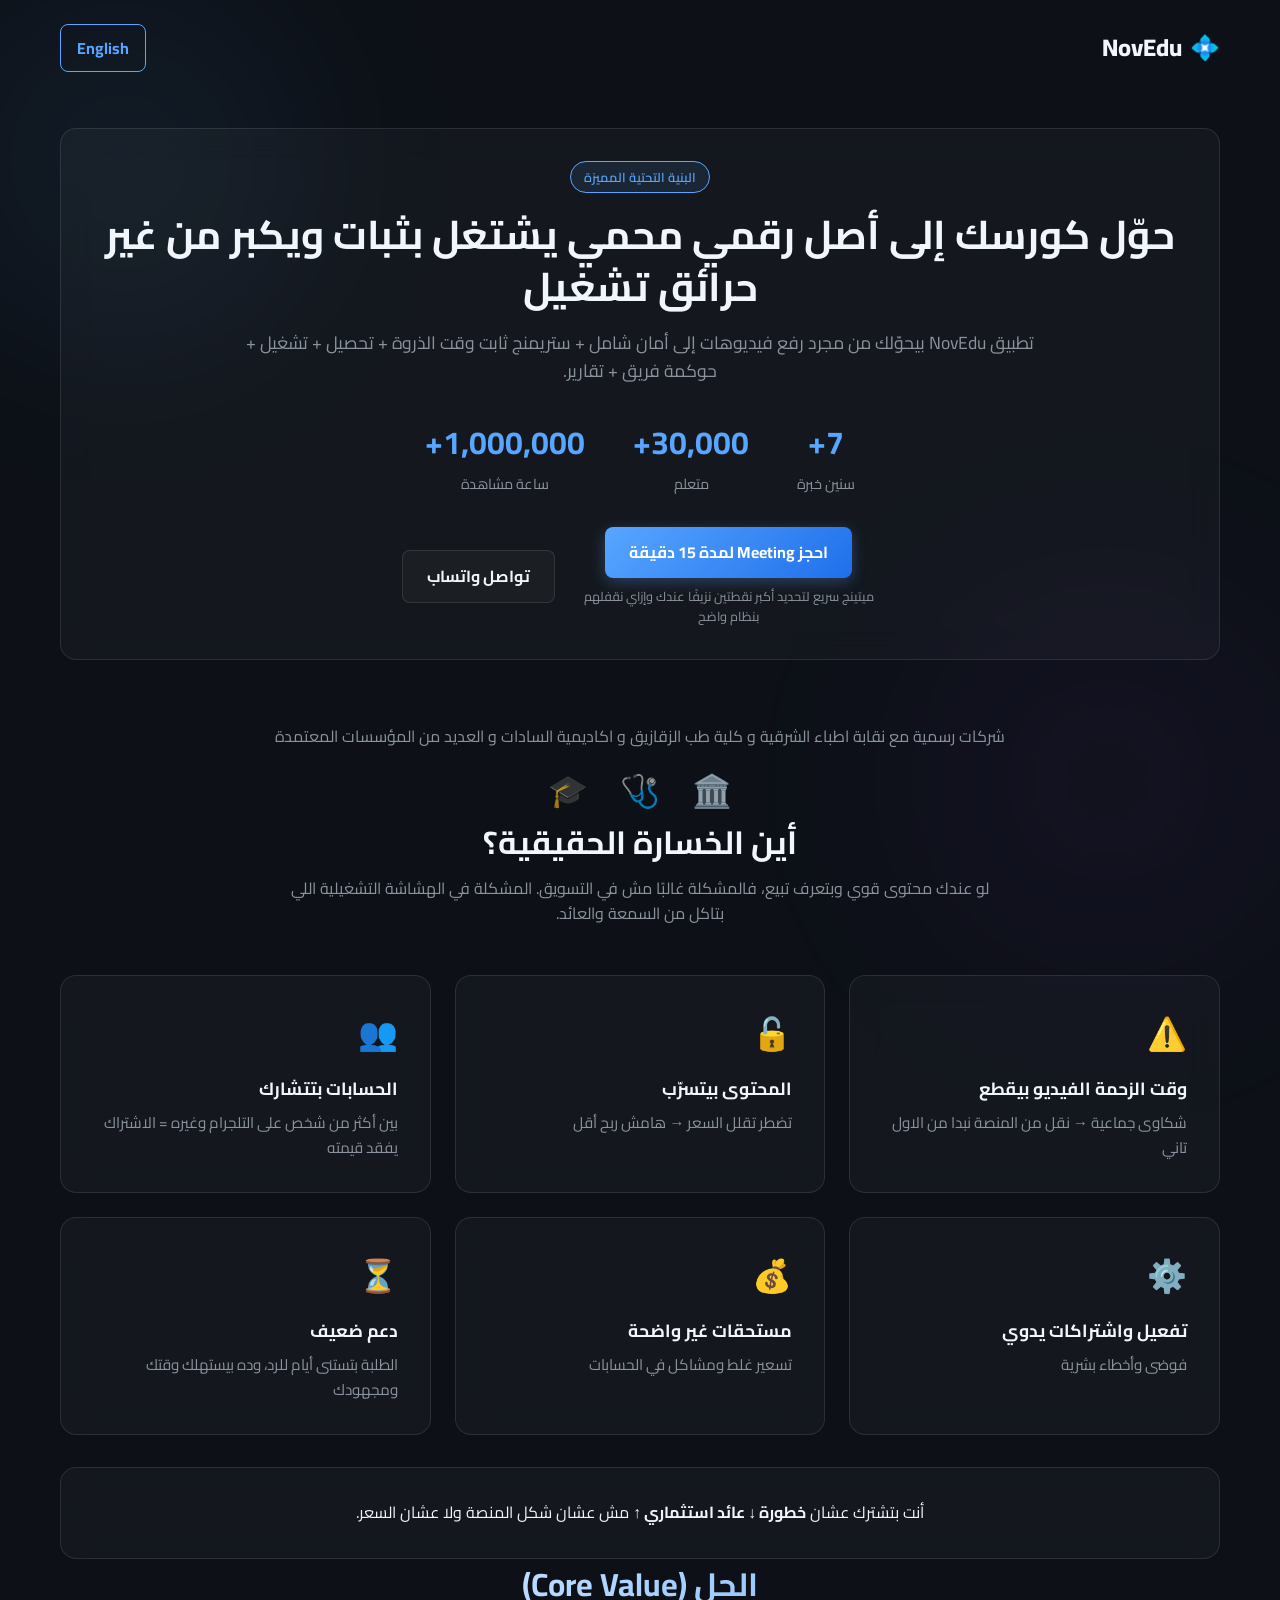
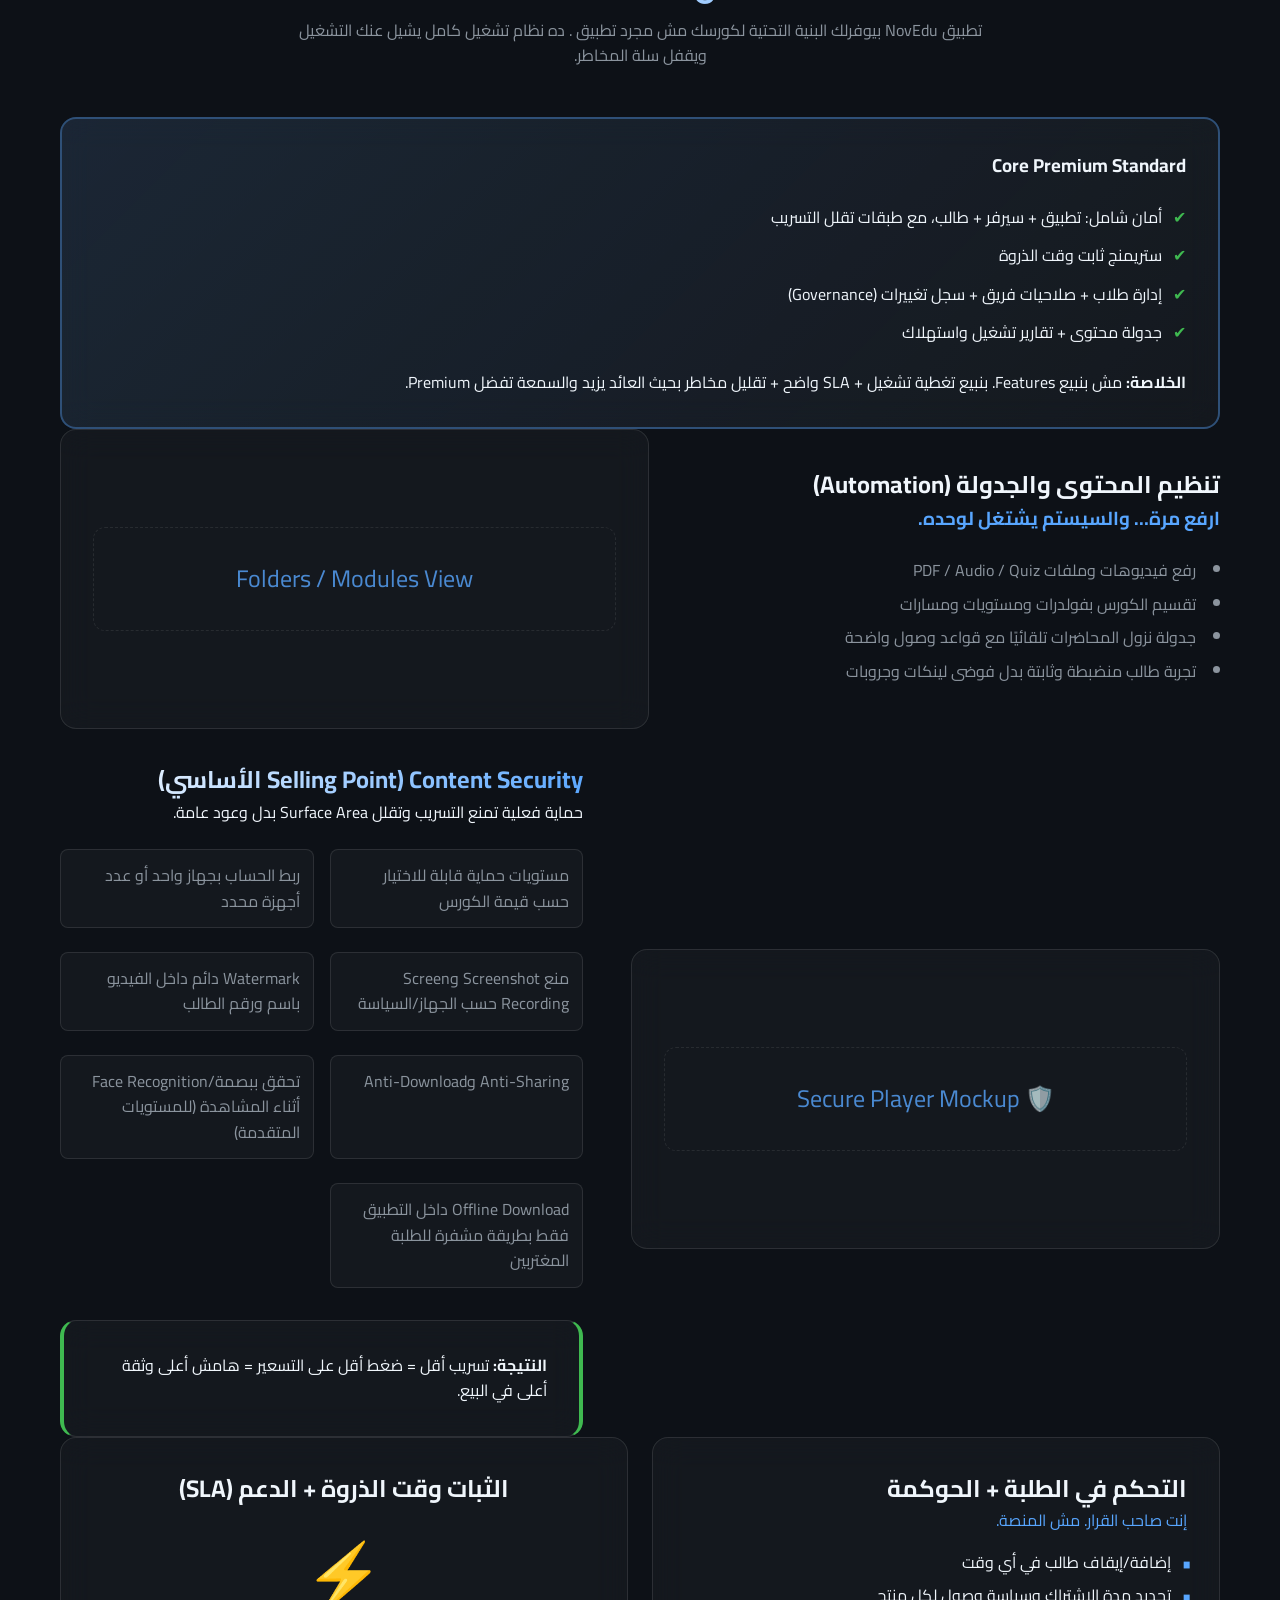
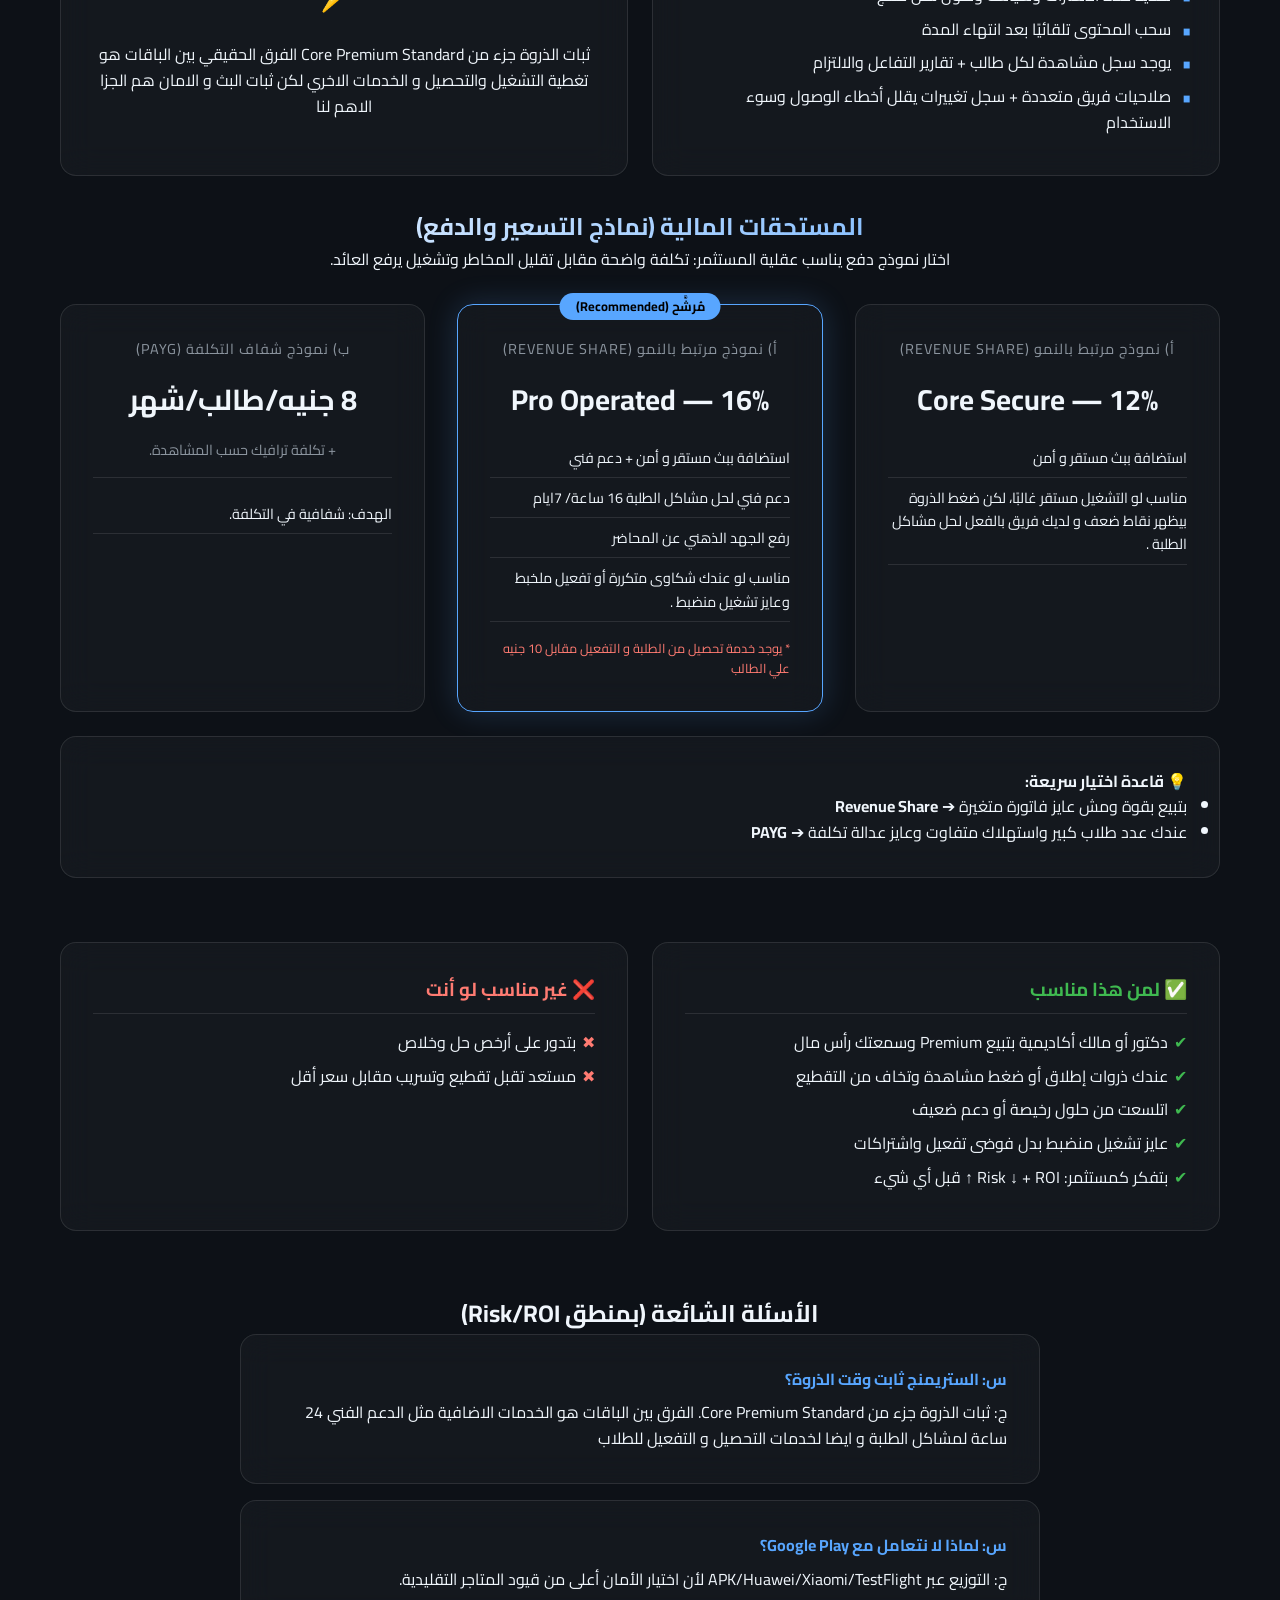
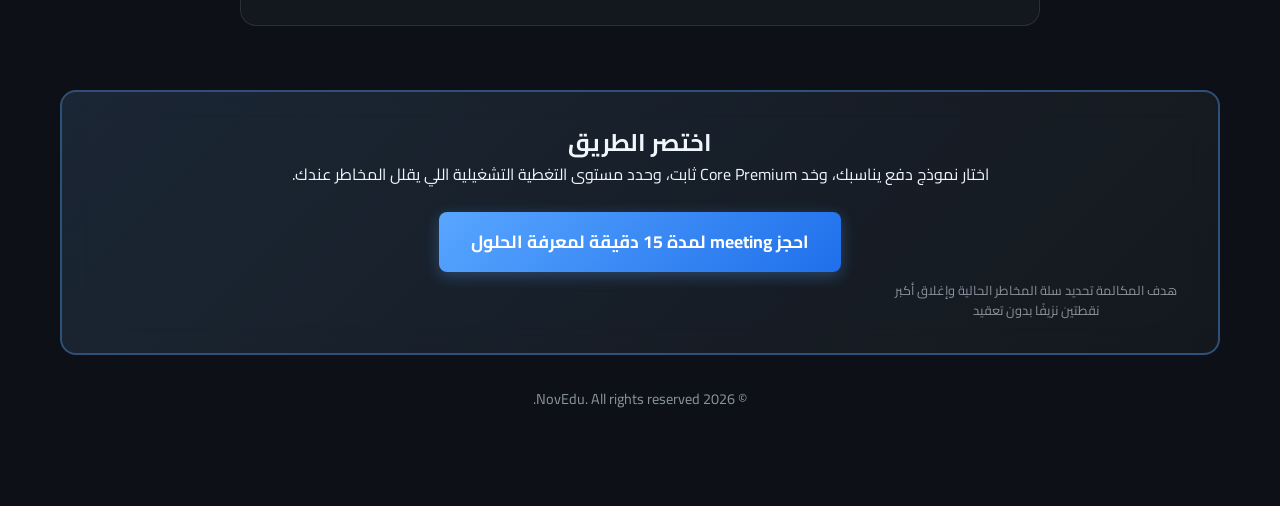
==== novedu-landing/index.html @ d71a32be "Initial commit" ====
<!DOCTYPE html>
<html lang="ar" dir="rtl">
<head>
    <meta charset="UTF-8">
    <meta name="viewport" content="width=device-width, initial-scale=1.0">
    <title>NovEdu - Premium Educational Infrastructure</title>
    <!-- Fonts: Inter (EN) and Cairo (AR) -->
    <link href="https://fonts.googleapis.com/css2?family=Cairo:wght@400;600;700;800&family=Inter:wght@400;600;700;800&display=swap" rel="stylesheet">
    <link rel="stylesheet" href="style.css">
</head>
<body>
    <!-- Background Elements -->
    <div class="bg-gradient bg-blob-1"></div>
    <div class="bg-gradient bg-blob-2"></div>
    
    <header class="navbar container">
        <div class="logo">
            <span class="logo-icon">💠</span> NovEdu
        </div>
        <div class="nav-controls">
            <button id="lang-toggle" class="btn-outline">English</button>
        </div>
    </header>

    <main>
        <!-- 1) Hero Section -->
        <section id="hero" class="container">
            <div class="hero-content glass-card">
                <span class="badge" data-i18n="hero_badge">Premium Infrastructure</span>
                <h1 data-i18n="hero_headline">حوّل كورسك إلى أصل رقمي محمي يشتغل بثبات ويكبر من غير حرائق تشغيل</h1>
                <p class="subtitle" data-i18n="hero_subheadline">تطبيق NovEdu بيحوّلك من مجرد رفع فيديوهات إلى أمان شامل + ستريمنج ثابت وقت الذروة + تحصيل + تشغيل + حوكمة فريق + تقارير.</p>
                
                <div class="trust-numbers">
                    <div class="stat">
                        <h3 data-i18n="stat_1_val">7+</h3>
                        <p data-i18n="stat_1_lbl">سنين خبرة</p>
                    </div>
                    <div class="stat">
                        <h3 data-i18n="stat_2_val">30,000+</h3>
                        <p data-i18n="stat_2_lbl">متعلم</p>
                    </div>
                    <div class="stat">
                        <h3 data-i18n="stat_3_val">1,000,000+</h3>
                        <p data-i18n="stat_3_lbl">ساعة مشاهدة</p>
                    </div>
                </div>

                <div class="cta-group">
                    <div class="primary-cta-wrap">
                        <a href="#" class="btn-primary" data-i18n="cta_primary">احجز Meeting لمدة 15 دقيقة</a>
                        <span class="cta-hint" data-i18n="cta_sub">ميتينج سريع لتحديد أكبر نقطتين نزيفًا عندك وإزاي نقفلهم بنظام واضح</span>
                    </div>
                    <a href="#" class="btn-secondary" data-i18n="cta_secondary">تواصل واتساب</a>
                </div>
            </div>
            
            <div class="partners">
                <p data-i18n="partners_title">شركات رسمية مع نقابة اطباء الشرقية و كلية طب الزقازيق و اكاديمية السادات و العديد من المؤسسات المعتمدة</p>
                <div class="partner-logos">
                    <!-- placeholders for logos -->
                    <div class="p-logo">🏛️</div>
                    <div class="p-logo">🩺</div>
                    <div class="p-logo">🎓</div>
                </div>
            </div>
        </section>

        <!-- 2) Pain Points Section -->
        <section id="pain" class="container">
            <div class="section-header">
                <h2 data-i18n="pain_title">أين الخسارة الحقيقية؟</h2>
                <p data-i18n="pain_desc">لو عندك محتوى قوي وبتعرف تبيع، فالمشكلة غالبًا مش في التسويق. المشكلة في الهشاشة التشغيلية اللي بتاكل من السمعة والعائد.</p>
            </div>
            
            <div class="grid cards-grid">
                <div class="glass-card feature-card">
                    <div class="icon-wrap warning">⚠️</div>
                    <h4 data-i18n="pain_1_title">وقت الزحمة الفيديو بيقطع</h4>
                    <p data-i18n="pain_1_desc">شكاوى جماعية → نقل من المنصة نبدا من الاول تاني</p>
                </div>
                <div class="glass-card feature-card">
                    <div class="icon-wrap warning">🔓</div>
                    <h4 data-i18n="pain_2_title">المحتوى بيتسرّب</h4>
                    <p data-i18n="pain_2_desc">تضطر تقلل السعر → هامش ربح أقل</p>
                </div>
                <div class="glass-card feature-card">
                    <div class="icon-wrap warning">👥</div>
                    <h4 data-i18n="pain_3_title">الحسابات بتتشارك</h4>
                    <p data-i18n="pain_3_desc">بين أكثر من شخص على التلجرام وغيره = الاشتراك يفقد قيمته</p>
                </div>
                <div class="glass-card feature-card">
                    <div class="icon-wrap warning">⚙️</div>
                    <h4 data-i18n="pain_4_title">تفعيل واشتراكات يدوي</h4>
                    <p data-i18n="pain_4_desc">فوضى وأخطاء بشرية</p>
                </div>
                <div class="glass-card feature-card">
                    <div class="icon-wrap warning">💰</div>
                    <h4 data-i18n="pain_5_title">مستحقات غير واضحة</h4>
                    <p data-i18n="pain_5_desc">تسعير غلط ومشاكل في الحسابات</p>
                </div>
                <div class="glass-card feature-card">
                    <div class="icon-wrap warning">⏳</div>
                    <h4 data-i18n="pain_6_title">دعم ضعيف</h4>
                    <p data-i18n="pain_6_desc">الطلبة بتستنى أيام للرد، وده بيستهلك وقتك ومجهودك</p>
                </div>
            </div>
            
            <div class="alert-box glass-card mt-4 text-center">
                <p data-i18n="pain_conclusion">أنت بتشترك عشان <strong>خطورة ↓ عائد استثماري ↑</strong> مش عشان شكل المنصة ولا عشان السعر.</p>
            </div>
        </section>

        <!-- 3) Core Value Section -->
        <section id="core-value" class="container bg-blur">
            <div class="section-header">
                <h2 class="gradient-text" data-i18n="core_title">الحل (Core Value)</h2>
                <p data-i18n="core_desc">تطبيق NovEdu بيوفرلك البنية التحتية لكورسك مش مجرد تطبيق . ده نظام تشغيل كامل يشيل عنك التشغيل ويقفل سلة المخاطر.</p>
            </div>
            
            <div class="core-standard glass-card highlight-card">
                <h3 data-i18n="core_premium">Core Premium Standard <span class="badge-inline" data-i18n="core_badge">ثابت لكل العملاء</span></h3>
                <ul class="check-list">
                    <li data-i18n="core_list_1">أمان شامل: تطبيق + سيرفر + طالب، مع طبقات تقلل التسريب</li>
                    <li data-i18n="core_list_2">ستريمنج ثابت وقت الذروة</li>
                    <li data-i18n="core_list_3">إدارة طلاب + صلاحيات فريق + سجل تغييرات (Governance)</li>
                    <li data-i18n="core_list_4">جدولة محتوى + تقارير تشغيل واستهلاك</li>
                </ul>
                <div class="summary-box mt-3" data-i18n="core_summary">
                    <strong>الخلاصة:</strong> مش بنبيع Features. بنبيع تغطية تشغيل + SLA واضح + تقليل مخاطر بحيث العائد يزيد والسمعة تفضل Premium.
                </div>
            </div>
        </section>

        <!-- 4) Automation Section -->
        <section id="automation" class="container">
            <div class="split-layout">
                <div class="split-text">
                    <h2 data-i18n="auto_title">تنظيم المحتوى والجدولة (Automation)</h2>
                    <h3 class="highlight" data-i18n="auto_subtitle">ارفع مرة… والسيستم يشتغل لوحده.</h3>
                    <ul class="feature-list">
                        <li data-i18n="auto_list_1">رفع فيديوهات وملفات PDF / Audio / Quiz</li>
                        <li data-i18n="auto_list_2">تقسيم الكورس بفولدرات ومستويات ومسارات</li>
                        <li data-i18n="auto_list_3">جدولة نزول المحاضرات تلقائيًا مع قواعد وصول واضحة</li>
                        <li data-i18n="auto_list_4">تجربة طالب منضبطة وثابتة بدل فوضى لينكات وجروبات</li>
                    </ul>
                </div>
                <div class="split-visual glass-card visual-card">
                    <div class="mockup folder-view">Folders / Modules View</div>
                </div>
            </div>
        </section>

        <!-- 5) Content Security -->
        <section id="security" class="container">
            <div class="split-layout reverse pt-4">
                <div class="split-text">
                    <h2 class="gradient-text" data-i18n="sec_title">Content Security (Selling Point الأساسي)</h2>
                    <p data-i18n="sec_desc">حماية فعلية تمنع التسريب وتقلل Surface Area بدل وعود عامة.</p>
                    <ul class="feature-list grid-list">
                        <li data-i18n="sec_list_1">مستويات حماية قابلة للاختيار حسب قيمة الكورس</li>
                        <li data-i18n="sec_list_2">ربط الحساب بجهاز واحد أو عدد أجهزة محدد</li>
                        <li data-i18n="sec_list_3">منع Screenshot وScreen Recording حسب الجهاز/السياسة</li>
                        <li data-i18n="sec_list_4">Watermark دائم داخل الفيديو باسم ورقم الطالب</li>
                        <li data-i18n="sec_list_5">Anti-Sharing وAnti-Download</li>
                        <li data-i18n="sec_list_6">تحقق ببصمة/Face Recognition أثناء المشاهدة (للمستويات المتقدمة)</li>
                        <li data-i18n="sec_list_7">Offline Download داخل التطبيق فقط بطريقة مشفرة للطلبة المغتربين</li>
                    </ul>
                    <div class="alert-success glass-card mt-3">
                        <strong data-i18n="sec_result">النتيجة:</strong> <span data-i18n="sec_result_text">تسريب أقل = ضغط أقل على التسعير = هامش أعلى وثقة أعلى في البيع.</span>
                    </div>
                </div>
                <div class="split-visual glass-card visual-card">
                    <div class="mockup security-shield">🛡️ Secure Player Mockup</div>
                </div>
            </div>
        </section>

        <!-- 6 & 7) Governance & SLA -->
        <section id="gov-sla" class="container">
            <div class="grid cards-grid-2">
                <div class="glass-card">
                    <h2 data-i18n="gov_title">التحكم في الطلبة + الحوكمة</h2>
                    <p class="highlight" data-i18n="gov_subtitle">إنت صاحب القرار. مش المنصة.</p>
                    <ul class="circle-list">
                        <li data-i18n="gov_list_1">إضافة/إيقاف طالب في أي وقت</li>
                        <li data-i18n="gov_list_2">تحديد مدة الاشتراك وسياسة وصول لكل منتج</li>
                        <li data-i18n="gov_list_3">سحب المحتوى تلقائيًا بعد انتهاء المدة</li>
                        <li data-i18n="gov_list_4">يوجد سجل مشاهدة لكل طالب + تقارير التفاعل والالتزام</li>
                        <li data-i18n="gov_list_5">صلاحيات فريق متعددة + سجل تغييرات يقلل أخطاء الوصول وسوء الاستخدام</li>
                    </ul>
                </div>
                <div class="glass-card sla-card">
                    <h2 data-i18n="sla_title">الثبات وقت الذروة + الدعم (SLA)</h2>
                    <div class="sla-icon">⚡</div>
                    <p data-i18n="sla_desc">ثبات الذروة جزء من Core Premium Standard الفرق الحقيقي بين الباقات هو تغطية التشغيل والتحصيل و الخدمات الاخري لكن ثبات البث و الامان هم الجزا الاهم لنا</p>
                </div>
            </div>
        </section>

        <!-- 8) Pricing Models -->
        <section id="pricing" class="container text-center pt-4">
            <h2 class="gradient-text" data-i18n="price_title">المستحقات المالية (نماذج التسعير والدفع)</h2>
            <p data-i18n="price_desc">اختار نموذج دفع يناسب عقلية المستثمر: تكلفة واضحة مقابل تقليل المخاطر وتشغيل يرفع العائد.</p>

            <div class="pricing-grid mt-4">
                <!-- Rev Share -->
                <div class="glass-card price-plan">
                    <span class="plan-type" data-i18n="plan_1_type">أ) نموذج مرتبط بالنمو (Revenue Share)</span>
                    <h3 data-i18n="plan_1_name">12% — Core Secure</h3>
                    <ul class="plan-features">
                        <li data-i18n="plan_1_f1">استضافة ببث مستقر و أمن</li>
                        <li data-i18n="plan_1_f2">مناسب لو التشغيل مستقر غالبًا، لكن ضغط الذروة بيظهر نقاط ضعف و لديك فريق بالفعل لحل مشاكل الطلبة .</li>
                    </ul>
                </div>
                
                <div class="glass-card price-plan recommended">
                    <div class="ribbon" data-i18n="ribbon_rec">Recommended</div>
                    <span class="plan-type" data-i18n="plan_2_type">أ) نموذج مرتبط بالنمو (Revenue Share)</span>
                    <h3 data-i18n="plan_2_name">16% — Pro Operated</h3>
                    <ul class="plan-features">
                        <li data-i18n="plan_2_f1">استضافة ببث مستقر و أمن + دعم فني</li>
                        <li data-i18n="plan_2_f2">دعم فني لحل مشاكل الطلبة 16 ساعة/ 7ايام</li>
                        <li data-i18n="plan_2_f3">رفع الجهد الذهني عن المحاضر</li>
                        <li data-i18n="plan_2_f4">مناسب لو عندك شكاوى متكررة أو تفعيل ملخبط وعايز تشغيل منضبط .</li>
                    </ul>
                    <div class="addon" data-i18n="addon_text">* يوجد خدمة تحصيل من الطلبة و التفعيل مقابل 10 جنيه علي الطالب</div>
                </div>

                <!-- PAYG -->
                <div class="glass-card price-plan">
                    <span class="plan-type" data-i18n="plan_3_type">ب) نموذج شفاف التكلفة (PAYG)</span>
                    <h3 data-i18n="plan_3_name">8 جنيه/طالب/شهر</h3>
                    <p class="traffic-addon" data-i18n="plan_3_addon">+ تكلفة ترافيك حسب المشاهدة.</p>
                    <ul class="plan-features border-t pt-2">
                        <li data-i18n="plan_3_obj">الهدف: شفافية في التكلفة.</li>
                    </ul>
                </div>
            </div>

            <div class="decision-box glass-card mt-3 text-left rtl-text-right">
                <h4 data-i18n="dec_title">💡 قاعدة اختيار سريعة:</h4>
                <ul>
                    <li data-i18n="dec_1">بتبيع بقوة ومش عايز فاتورة متغيرة ➔ <strong>Revenue Share</strong></li>
                    <li data-i18n="dec_2">عندك عدد طلاب كبير واستهلاك متفاوت وعايز عدالة تكلفة ➔ <strong>PAYG</strong></li>
                </ul>
            </div>
        </section>

        <!-- Target Audience Section -->
        <section class="container mt-5 mb-5">
            <div class="grid cards-grid-2">
                <div class="glass-card target-card good-fit">
                    <h3 data-i18n="target_good">✅ لمن هذا مناسب</h3>
                    <ul>
                        <li data-i18n="tg_1">دكتور أو مالك أكاديمية بتبيع Premium وسمعتك رأس مال</li>
                        <li data-i18n="tg_2">عندك ذروات إطلاق أو ضغط مشاهدة وتخاف من التقطيع</li>
                        <li data-i18n="tg_3">اتلسعت من حلول رخيصة أو دعم ضعيف</li>
                        <li data-i18n="tg_4">عايز تشغيل منضبط بدل فوضى تفعيل واشتراكات</li>
                        <li data-i18n="tg_5">بتفكر كمستثمر: Risk ↓ + ROI ↑ قبل أي شيء</li>
                    </ul>
                </div>
                <div class="glass-card target-card bad-fit">
                    <h3 data-i18n="target_bad">❌ غير مناسب لو أنت</h3>
                    <ul>
                        <li data-i18n="tb_1">بتدور على أرخص حل وخلاص</li>
                        <li data-i18n="tb_2">مستعد تقبل تقطيع وتسريب مقابل سعر أقل</li>
                    </ul>
                </div>
            </div>
        </section>

        <!-- FAQ Section -->
        <section id="faq" class="container">
            <h2 class="text-center" data-i18n="faq_title">الأسئلة الشائعة (بمنطق Risk/ROI)</h2>
            <div class="faq-list mt-3">
                <div class="faq-item glass-card mb-2">
                    <h4 data-i18n="faq_1_q">س: الستريمنج ثابت وقت الذروة؟</h4>
                    <p data-i18n="faq_1_a">ج: ثبات الذروة جزء من Core Premium Standard. الفرق بين الباقات هو الخدمات الاضافية مثل الدعم الفني 24 ساعة لمشاكل الطلبة و ايضا لخدمات التحصيل و التفعيل للطلاب</p>
                </div>
                <div class="faq-item glass-card">
                    <h4 data-i18n="faq_2_q">س: لماذا لا نتعامل مع Google Play؟</h4>
                    <p data-i18n="faq_2_a">ج: التوزيع عبر APK/Huawei/Xiaomi/TestFlight لأن اختيار الأمان أعلى من قيود المتاجر التقليدية.</p>
                </div>
            </div>
        </section>
    </main>

    <!-- Final CTA Footer -->
    <footer class="footer-cta container text-center mt-5 mb-5">
        <div class="glass-card highlight-card p-5">
            <h2 data-i18n="footer_title">اختصر الطريق</h2>
            <p class="mb-3" data-i18n="footer_desc">اختار نموذج دفع يناسبك، وخد Core Premium ثابت، وحدد مستوى التغطية التشغيلية اللي يقلل المخاطر عندك.</p>
            <div class="cta-wrap">
                <a href="#" class="btn-primary large-btn" data-i18n="cta_final">احجز meeting لمدة 15 دقيقة لمعرفة الحلول</a>
                <p class="cta-hint mt-2" data-i18n="cta_final_sub">هدف المكالمة تحديد سلة المخاطر الحالية وإغلاق أكبر نقطتين نزيفًا بدون تعقيد</p>
            </div>
        </div>
        <p class="copyright">© 2026 NovEdu. All rights reserved.</p>
    </footer>

    <script src="translations.js"></script>
    <script src="script.js"></script>
</body>
</html>
---- novedu-landing/style.css ----
/* Variables & Setup */
:root {
  --bg-color: #0d1117;
  --bg-color-rgb: 13, 17, 23;
  --text-main: #f0f6fc;
  --text-muted: #8b949e;
  
  --primary: #58a6ff;
  --primary-hover: #3182ce;
  --secondary: #1f6feb;
  --accent: #ff7b72;   /* Warn/Attention */
  --success: #3fb950;
  --glass-bg: rgba(255, 255, 255, 0.03);
  --glass-border: rgba(255, 255, 255, 0.1);
  --glass-highlight: rgba(88, 166, 255, 0.1);

  --font-ar: 'Cairo', sans-serif;
  --font-en: 'Inter', sans-serif;
}

html[lang="ar"] {
  font-family: var(--font-ar);
  direction: rtl;
}

html[lang="en"] {
  font-family: var(--font-en);
  direction: ltr;
}

* {
  margin: 0;
  padding: 0;
  box-sizing: border-box;
}

body {
  background-color: var(--bg-color);
  color: var(--text-main);
  line-height: 1.6;
  overflow-x: hidden;
  position: relative;
}

/* Background Gradients / Blobs */
.bg-gradient {
  position: fixed;
  border-radius: 50%;
  filter: blur(100px);
  z-index: -1;
  opacity: 0.4;
  animation: float 20s infinite ease-in-out;
}

.bg-blob-1 {
  width: 500px;
  height: 500px;
  background: radial-gradient(circle, #58a6ff4d 0%, transparent 70%);
  top: -10%;
  left: -10%;
}

.bg-blob-2 {
  width: 600px;
  height: 600px;
  background: radial-gradient(circle, #8a2be233 0%, transparent 70%);
  bottom: -20%;
  right: -10%;
  animation-delay: -10s;
}

@keyframes float {
  0%, 100% { transform: translateY(0) scale(1); }
  50% { transform: translateY(50px) scale(1.05); }
}

/* Layout Utilities */
.container {
  max-width: 1200px;
  margin: 0 auto;
  padding: 0 20px;
}

.mt-2 { margin-top: 1rem; }
.mt-3 { margin-top: 1.5rem; }
.mt-4 { margin-top: 2rem; }
.mt-5 { margin-top: 4rem; }
.mb-2 { margin-bottom: 1rem; }
.mb-3 { margin-bottom: 1.5rem; }
.mb-5 { margin-bottom: 4rem; }
.pt-2 { padding-top: 1rem; }
.pt-4 { padding-top: 2rem; }
.p-5 { padding: 3rem; }
.text-center { text-align: center; }
.text-left { text-align: left; }

html[lang="ar"] .rtl-text-right { text-align: right; }
html[lang="en"] .rtl-text-right { text-align: left; }

.border-t { border-top: 1px solid var(--glass-border); }

.grid {
  display: grid;
  gap: 1.5rem;
}

.cards-grid { grid-template-columns: repeat(auto-fit, minmax(300px, 1fr)); }
.cards-grid-2 { grid-template-columns: repeat(auto-fit, minmax(400px, 1fr)); }

/* Glassmorphism Components */
.glass-card {
  background: var(--glass-bg);
  backdrop-filter: blur(16px);
  -webkit-backdrop-filter: blur(16px);
  border: 1px solid var(--glass-border);
  border-radius: 16px;
  padding: 2rem;
  transition: transform 0.3s ease, border-color 0.3s ease, box-shadow 0.3s ease;
}

.glass-card:hover {
  transform: translateY(-5px);
  border-color: rgba(255,255,255,0.2);
  box-shadow: 0 10px 30px rgba(0,0,0,0.5);
}

/* Buttons */
.btn-primary, .btn-secondary, .btn-outline {
  display: inline-block;
  padding: 0.8rem 1.5rem;
  border-radius: 8px;
  text-decoration: none;
  font-weight: 700;
  transition: all 0.3s ease;
  cursor: pointer;
  border: none;
  font-family: inherit;
  font-size: 1rem;
}

.btn-primary {
  background: linear-gradient(135deg, var(--primary), var(--secondary));
  color: #fff;
  box-shadow: 0 4px 15px rgba(88, 166, 255, 0.3);
}

.btn-primary:hover {
  box-shadow: 0 6px 20px rgba(88, 166, 255, 0.6);
  transform: translateY(-2px);
}

.btn-secondary {
  background: var(--glass-bg);
  border: 1px solid var(--glass-border);
  color: var(--text-main);
}
.btn-secondary:hover {
  background: rgba(255, 255, 255, 0.1);
}

.btn-outline {
  background: transparent;
  border: 1px solid var(--primary);
  color: var(--primary);
  padding: 0.5rem 1rem;
}
.btn-outline:hover {
  background: var(--primary);
  color: #fff;
}

.large-btn { padding: 1rem 2rem; font-size: 1.1rem; }


/* Typography */
.gradient-text {
  background: linear-gradient(135deg, #fff, var(--primary));
  -webkit-background-clip: text;
  -webkit-text-fill-color: transparent;
}

.badge {
  display: inline-block;
  padding: 0.3rem 0.8rem;
  background: var(--glass-highlight);
  border: 1px solid var(--primary);
  color: var(--primary);
  border-radius: 20px;
  font-size: 0.8rem;
  font-weight: 600;
  margin-bottom: 1rem;
}

.badge-inline {
  font-size: 0.7rem;
  padding: 0.2rem 0.5rem;
  background: var(--accent);
  color: #000;
  border-radius: 12px;
  vertical-align: middle;
  margin: 0 8px;
}

.highlight {
  color: var(--primary);
}

/* Navbar */
.navbar {
  display: flex;
  justify-content: space-between;
  align-items: center;
  padding: 1.5rem 20px;
}

.logo {
  font-size: 1.5rem;
  font-weight: 800;
  display: flex;
  align-items: center;
  gap: 0.5rem;
}

/* Hero */
#hero {
  margin-top: 2rem;
  text-align: center;
}

.hero-content h1 {
  font-size: 2.5rem;
  line-height: 1.3;
  margin-bottom: 1rem;
}

.hero-content .subtitle {
  font-size: 1.1rem;
  color: var(--text-muted);
  max-width: 800px;
  margin: 0 auto 2rem;
}

.trust-numbers {
  display: flex;
  justify-content: center;
  gap: 3rem;
  margin-bottom: 2rem;
  flex-wrap: wrap;
}

.trust-numbers .stat h3 {
  font-size: 2rem;
  color: var(--primary);
  margin-bottom: 0.2rem;
}
.trust-numbers .stat p {
  color: var(--text-muted);
  font-size: 0.9rem;
}

.cta-group {
  display: flex;
  align-items: center;
  justify-content: center;
  gap: 1.5rem;
  flex-wrap: wrap;
}

.primary-cta-wrap {
  display: flex;
  flex-direction: column;
  align-items: center;
}

.cta-hint {
  font-size: 0.8rem;
  color: var(--text-muted);
  margin-top: 0.5rem;
  max-width: 300px;
  display: block;
}

/* Partners */
.partners {
  margin-top: 4rem;
  text-align: center;
  color: var(--text-muted);
}
.partner-logos {
  display: flex;
  justify-content: center;
  gap: 2rem;
  margin-top: 1rem;
  font-size: 2rem;
  opacity: 0.7;
}

/* Sections */
main section {
  padding: 4rem 0;
}

.section-header {
  text-align: center;
  margin-bottom: 3rem;
}

.section-header h2 {
  font-size: 2rem;
  margin-bottom: 0.5rem;
}
.section-header p {
  color: var(--text-muted);
  max-width: 700px;
  margin: 0 auto;
}

/* Feature Cards (Pain Points) */
.icon-wrap {
  font-size: 2rem;
  margin-bottom: 1rem;
}

.feature-card h4 {
  margin-bottom: 0.5rem;
  font-size: 1.1rem;
}

.feature-card p {
  color: var(--text-muted);
  font-size: 0.95rem;
}

/* Core Value */
.highlight-card {
  position: relative;
  overflow: hidden;
  border-width: 2px;
  border-color: rgba(88, 166, 255, 0.4);
}
.highlight-card::before {
  content: "";
  position: absolute;
  top: 0; left: 0; right: 0; bottom: 0;
  background: linear-gradient(135deg, rgba(88, 166, 255, 0.1), transparent);
  z-index: -1;
}

.check-list {
  list-style: none;
  margin-top: 1.5rem;
}
.check-list li {
  position: relative;
  padding-right: 1.5rem;
  padding-left: 1.5rem;
  margin-bottom: 0.8rem;
}
html[lang="ar"] .check-list li::before {
  content: "✔";
  color: var(--success);
  position: absolute;
  right: 0; top: 0;
}
html[lang="en"] .check-list li::before {
  content: "✔";
  color: var(--success);
  position: absolute;
  left: 0; top: 0;
}

/* Split Layouts */
.split-layout {
  display: flex;
  align-items: center;
  gap: 3rem;
  flex-wrap: wrap;
}

.split-layout.reverse {
  flex-direction: row-reverse;
}

.split-text {
  flex: 1;
  min-width: 300px;
}

.split-visual {
  flex: 1;
  min-width: 300px;
  min-height: 300px;
  display: flex;
  align-items: center;
  justify-content: center;
}

.mockup {
  font-size: 1.5rem;
  color: var(--primary);
  opacity: 0.8;
  padding: 2rem;
  border: 1px dashed var(--glass-border);
  border-radius: 12px;
  width: 100%;
  text-align: center;
}

.feature-list {
  margin-top: 1.5rem;
  list-style-position: inside;
  color: var(--text-muted);
}
.feature-list li { margin-bottom: 0.5rem;}
.grid-list {
  display: grid;
  grid-template-columns: 1fr 1fr;
  gap: 1rem;
  list-style: none;
}
.grid-list li {
  background: var(--glass-bg);
  padding: 0.8rem;
  border-radius: 8px;
  border: 1px solid var(--glass-border);
}

.alert-success {
  border-left: 4px solid var(--success);
  border-right: 4px solid var(--success);
}

/* Governance & SLA */
.circle-list {
  list-style: none;
  margin-top: 1rem;
}
.circle-list li {
  margin-bottom: 0.5rem;
  padding: 0 1rem;
  position: relative;
}
.circle-list li::before {
  content: "•";
  color: var(--primary);
  font-size: 1.5rem;
  position: absolute;
  top: -6px;
}
html[lang="ar"] .circle-list li::before { right: -5px; }
html[lang="en"] .circle-list li::before { left: -5px; }

.sla-card { text-align: center; }
.sla-icon { font-size: 4rem; margin: 1rem 0; color: var(--primary); }

/* Pricing */
.pricing-grid {
  display: grid;
  grid-template-columns: repeat(auto-fit, minmax(300px, 1fr));
  gap: 2rem;
  align-items: stretch;
}

.price-plan {
  position: relative;
  display: flex;
  flex-direction: column;
}

.price-plan h3 { font-size: 1.8rem; margin: 1rem 0; }
.plan-type { font-size: 0.9rem; color: var(--text-muted); text-transform: uppercase; letter-spacing: 1px;}
.plan-features { list-style: none; flex: 1; text-align: left;}
html[lang="ar"] .plan-features { text-align: right; }
.plan-features li { padding: 0.5rem 0; border-bottom: 1px solid var(--glass-border); font-size: 0.9rem;}

.price-plan.recommended {
  border-color: var(--primary);
  transform: scale(1.05);
  box-shadow: 0 0 30px rgba(88, 166, 255, 0.2);
}
.ribbon {
  position: absolute;
  top: -12px;
  left: 50%;
  transform: translateX(-50%);
  background: var(--primary);
  color: #000;
  padding: 0.2rem 1rem;
  border-radius: 20px;
  font-size: 0.8rem;
  font-weight: bold;
}

.addon { font-size: 0.8rem; color: var(--accent); margin-top: 1rem; text-align: left;}
html[lang="ar"] .addon { text-align: right; }
.traffic-addon { font-size: 0.9rem; color: var(--text-muted); margin-bottom: 1rem;}

/* Target Audience */
.good-fit h3 { color: var(--success); border-bottom: 1px solid var(--glass-border); padding-bottom: 0.5rem; margin-bottom: 1rem;}
.bad-fit h3 { color: var(--accent); border-bottom: 1px solid var(--glass-border); padding-bottom: 0.5rem; margin-bottom: 1rem;}
.target-card ul { list-style: none; }
.target-card li { margin-bottom: 0.5rem; position: relative; padding: 0 1.2rem;}

html[lang="ar"] .good-fit li::before { content: "✔"; position: absolute; right: 0; color: var(--success); }
html[lang="en"] .good-fit li::before { content: "✔"; position: absolute; left: 0; color: var(--success); }

html[lang="ar"] .bad-fit li::before { content: "✖"; position: absolute; right: 0; color: var(--accent); }
html[lang="en"] .bad-fit li::before { content: "✖"; position: absolute; left: 0; color: var(--accent); }

/* FAQ */
.faq-list { max-width: 800px; margin: 0 auto; }
.faq-item h4 { margin-bottom: 0.5rem; color: var(--primary); }

/* Footer */
.footer-cta {
  padding-bottom: 2rem;
}
.copyright {
  margin-top: 2rem;
  color: var(--text-muted);
  font-size: 0.9rem;
}

/* Responsive Tweaks */
@media (max-width: 768px) {
  .hero-content h1 { font-size: 1.8rem; }
  .grid-list { grid-template-columns: 1fr; }
  .split-layout.reverse { flex-direction: column; }
  .price-plan.recommended { transform: scale(1); }
  .trust-numbers { gap: 1.5rem; }
  .cta-group { flex-direction: column; }
}
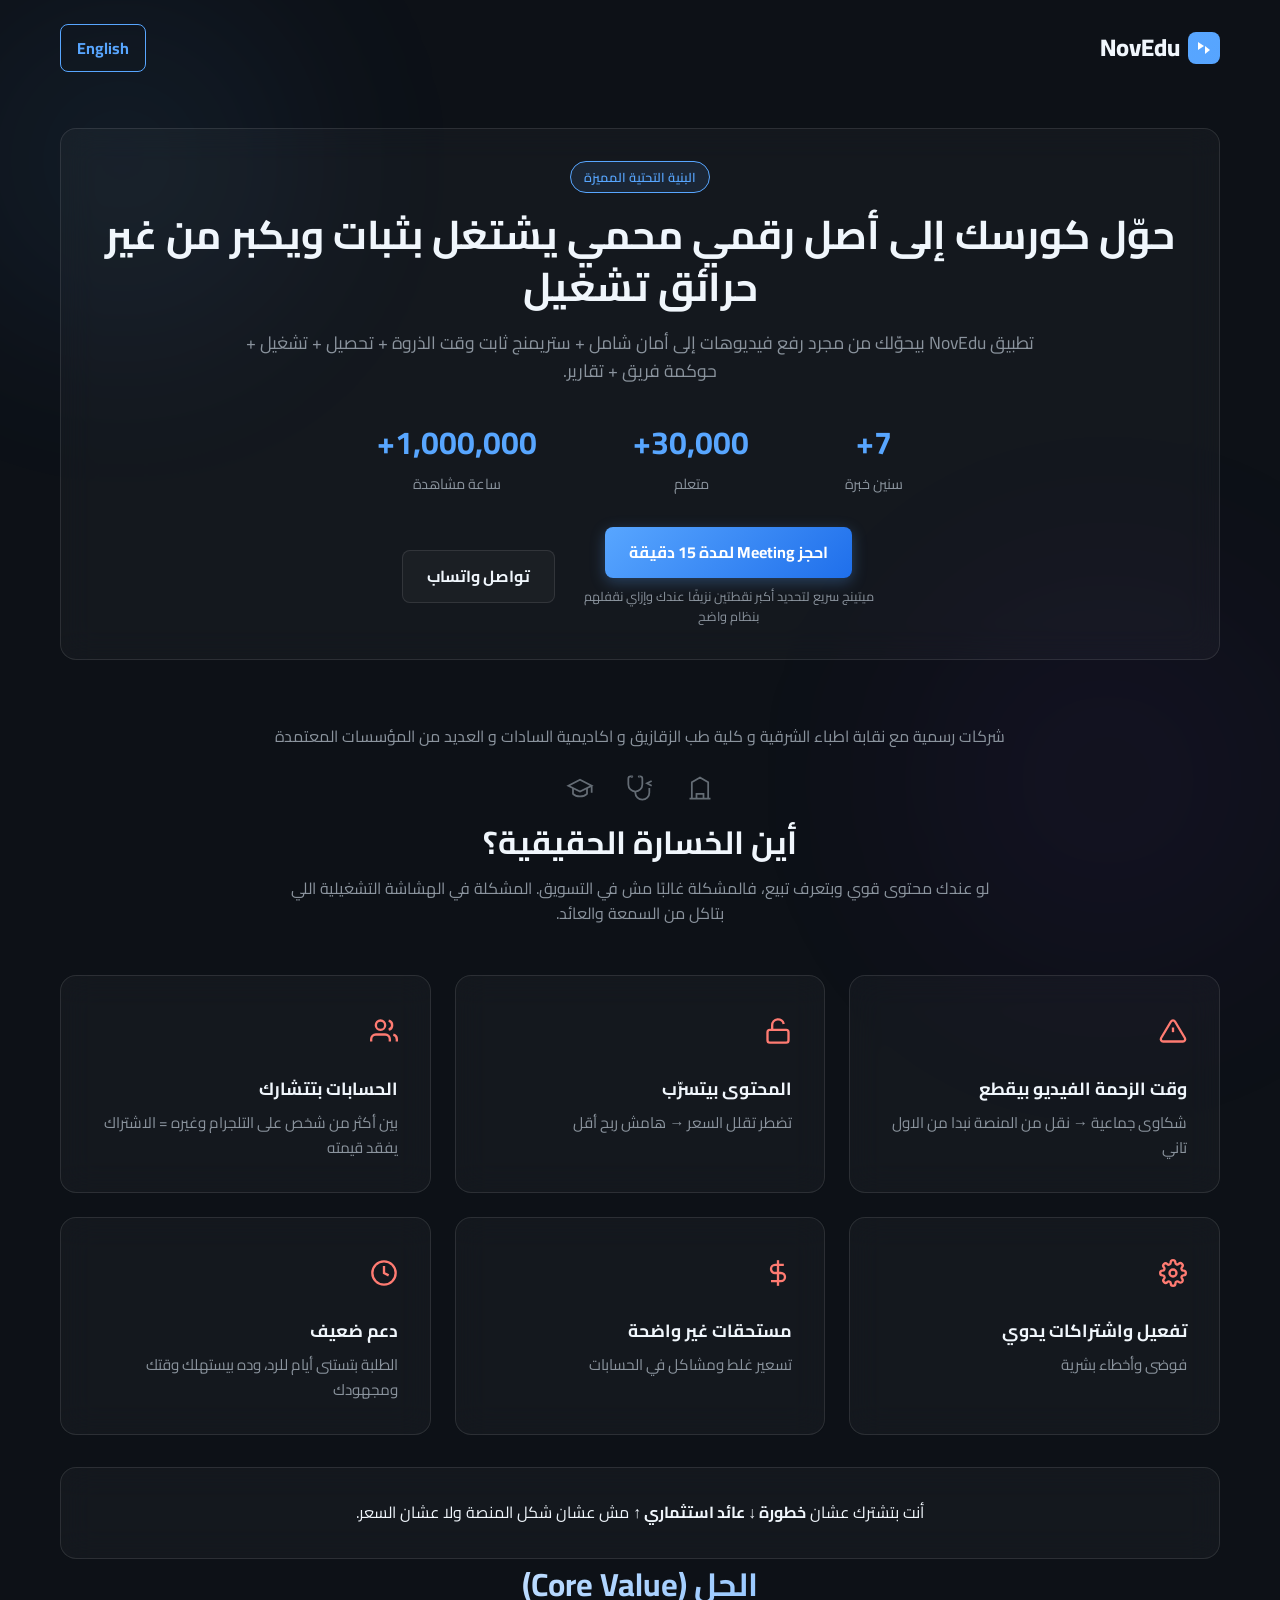
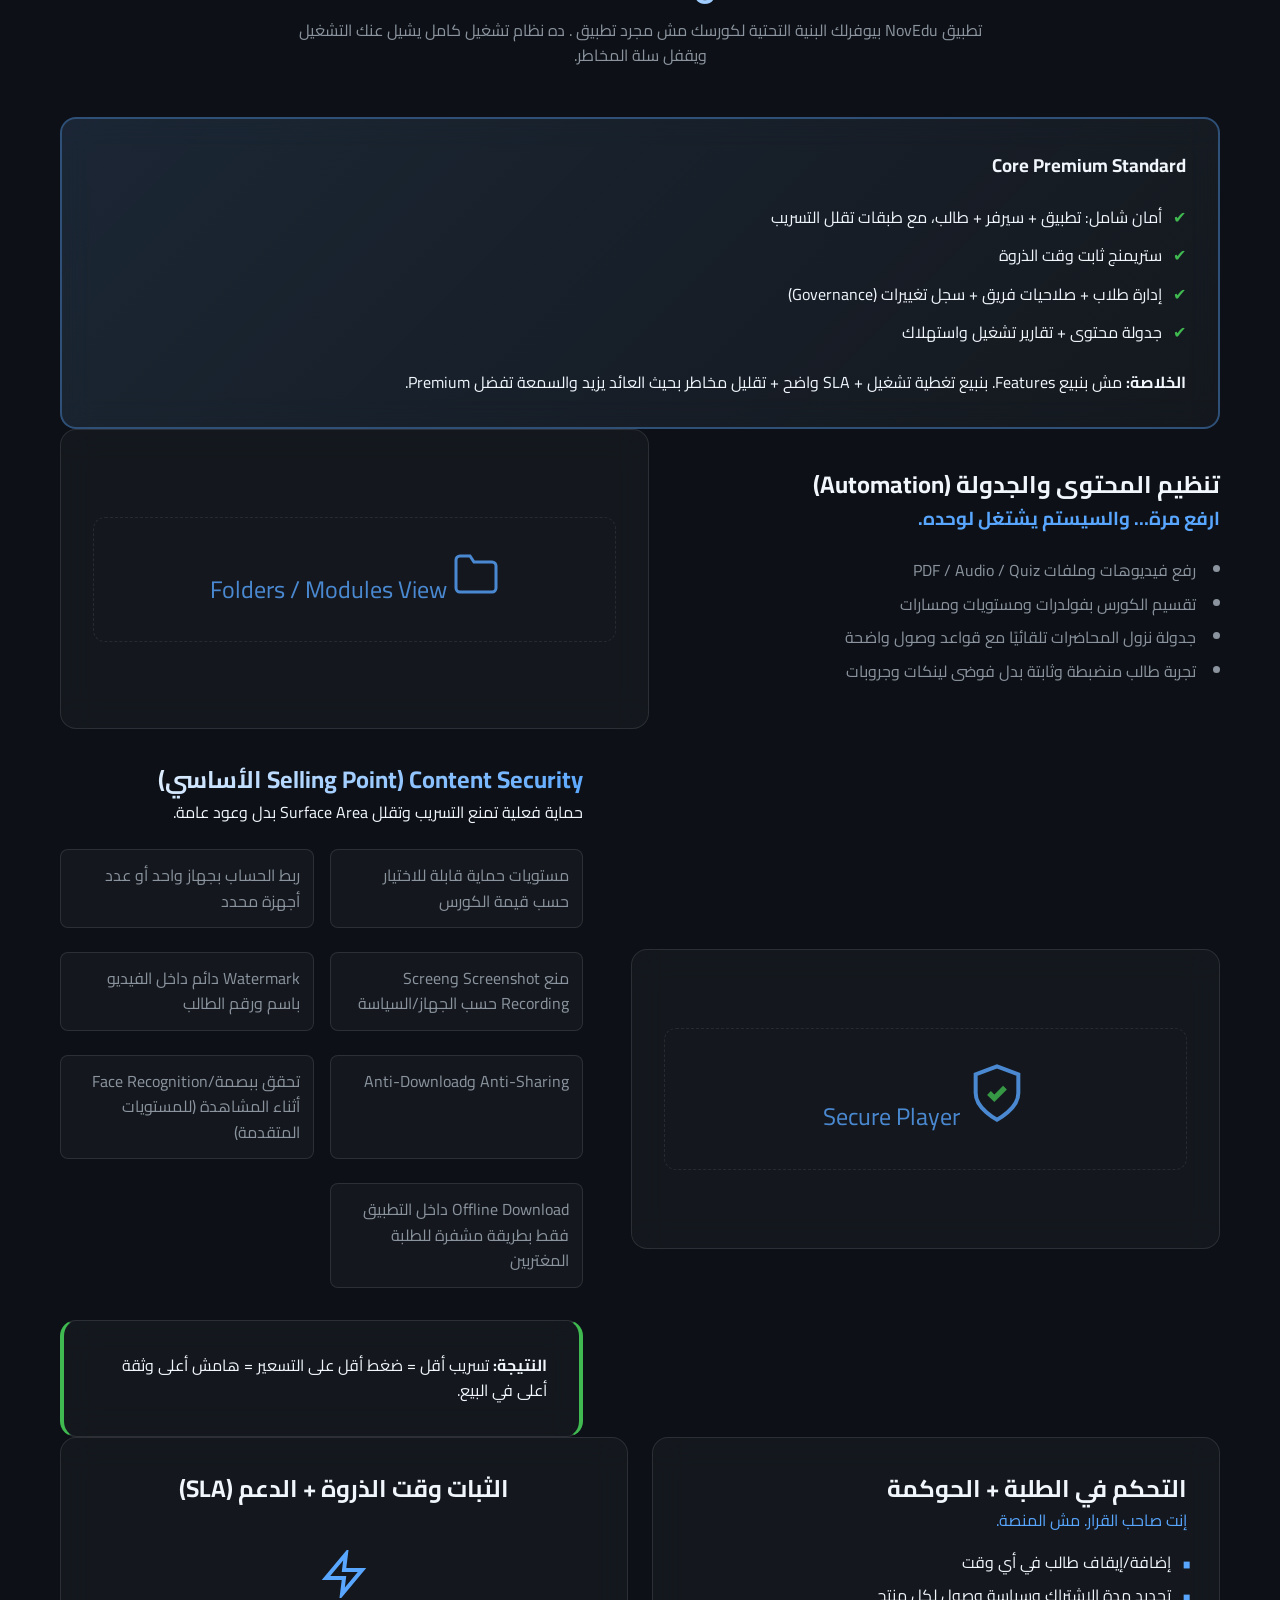
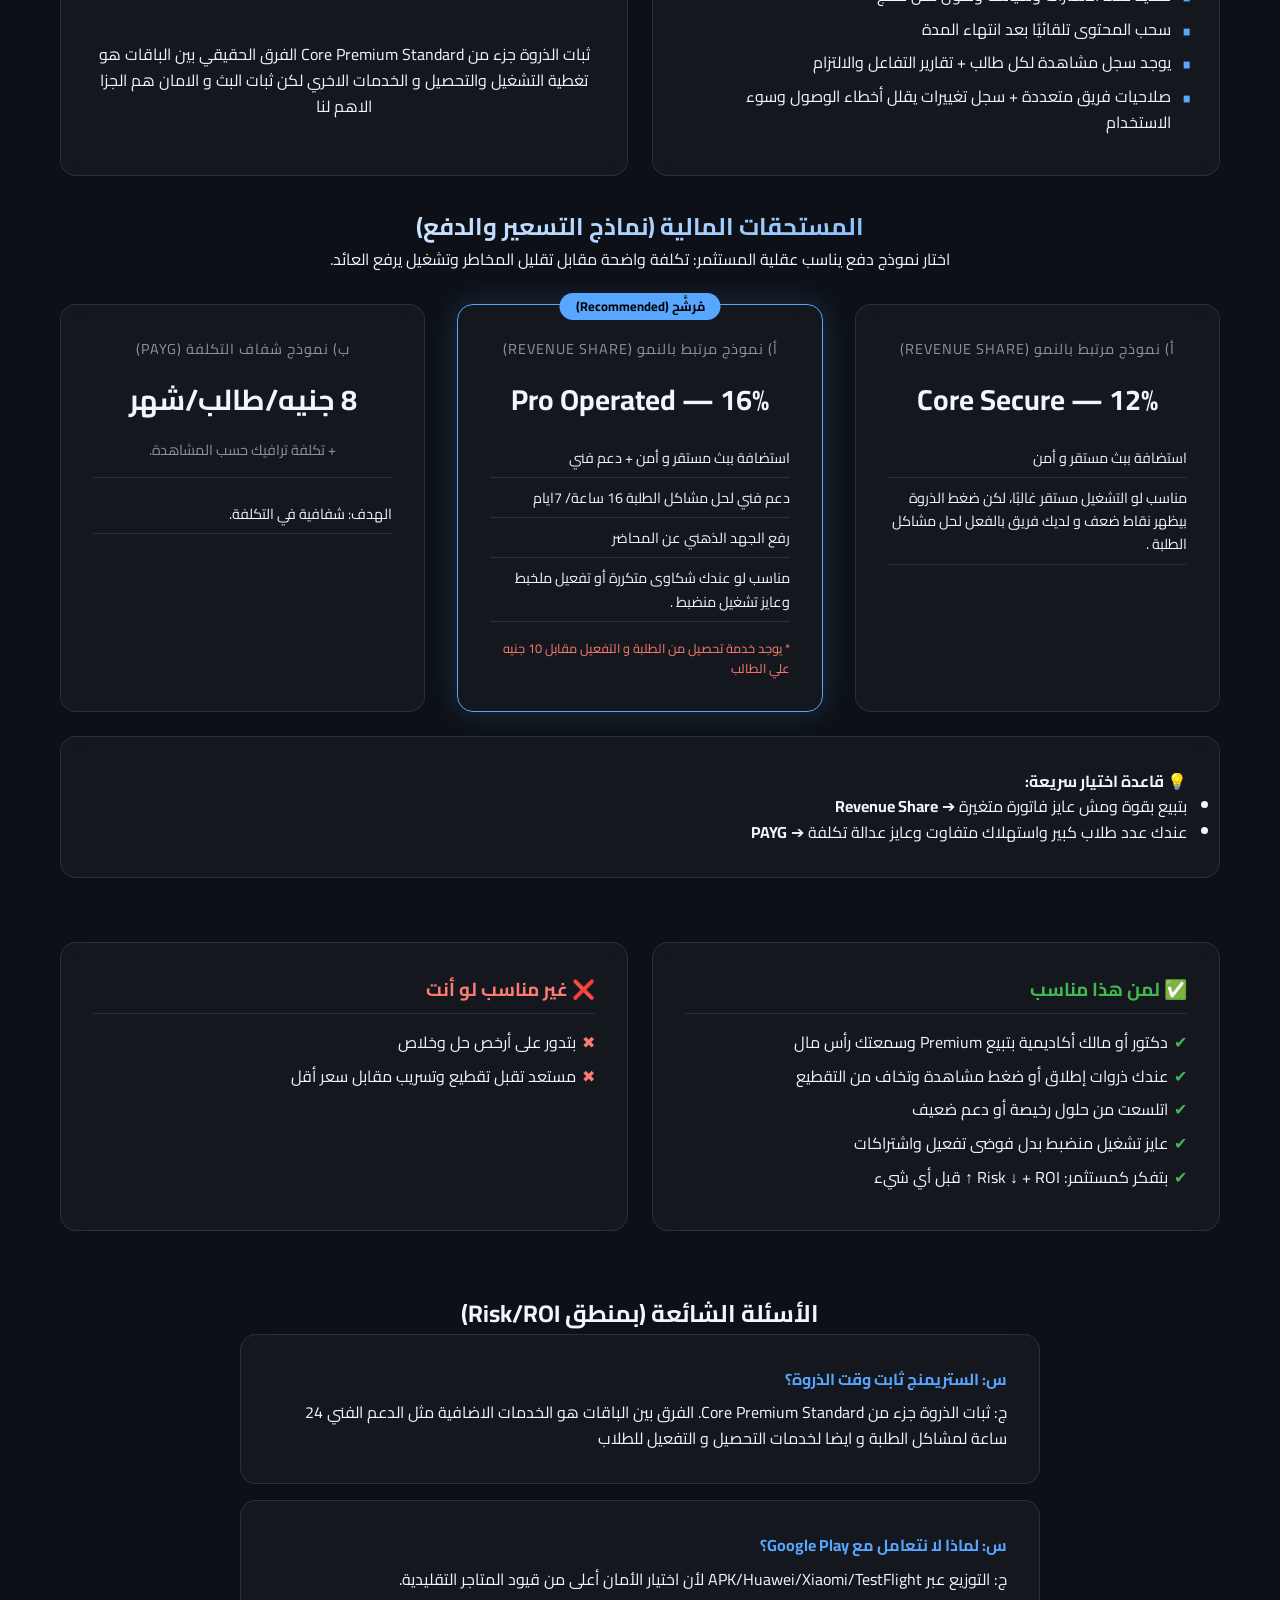
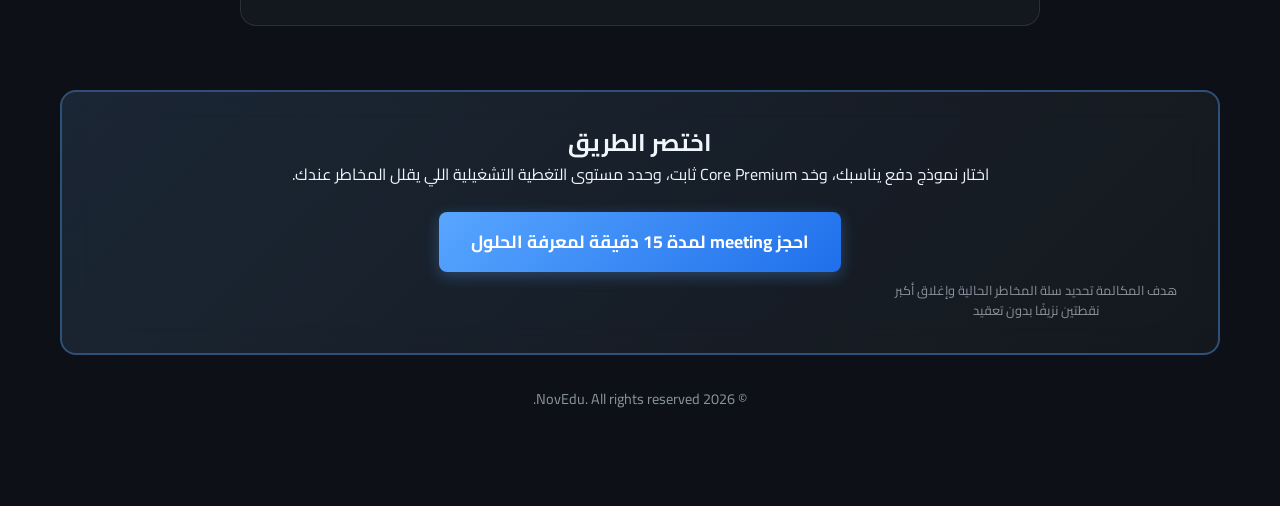
==== commit badba78a: "Update index.html" ====
--- a/novedu-landing/index.html
+++ b/novedu-landing/index.html
@@ -4,7 +4,7 @@
     <meta charset="UTF-8">
     <meta name="viewport" content="width=device-width, initial-scale=1.0">
     <title>NovEdu - Premium Educational Infrastructure</title>
-    <!-- Fonts: Inter (EN) and Cairo (AR) -->
+    <meta name="description" content="NovEdu — البنية التحتية المميزة لكورسك الرقمي. أمان شامل، ستريمنج ثابت، تحصيل، تشغيل، حوكمة فريق، تقارير.">
     <link href="https://fonts.googleapis.com/css2?family=Cairo:wght@400;600;700;800&family=Inter:wght@400;600;700;800&display=swap" rel="stylesheet">
     <link rel="stylesheet" href="style.css">
 </head>
@@ -12,10 +12,16 @@
     <!-- Background Elements -->
     <div class="bg-gradient bg-blob-1"></div>
     <div class="bg-gradient bg-blob-2"></div>
+    <div class="bg-gradient bg-blob-3"></div>
     
     <header class="navbar container">
         <div class="logo">
-            <span class="logo-icon">💠</span> NovEdu
+            <svg class="logo-svg" width="32" height="32" viewBox="0 0 32 32" fill="none">
+                <rect width="32" height="32" rx="8" fill="url(#logoGrad)"/>
+                <path d="M10 22V10l6 4-6 4zm7-8l5 4-5 4V14z" fill="#fff"/>
+                <defs><linearGradient id="logoGrad" x1="0" y1="0" x2="32" y2="32"><stop stop-color="#58a6ff"/><stop offset="1" stop-color="#1f6feb"/></linearGradient></defs>
+            </svg>
+            <span>NovEdu</span>
         </div>
         <div class="nav-controls">
             <button id="lang-toggle" class="btn-outline">English</button>
@@ -35,10 +41,12 @@
                         <h3 data-i18n="stat_1_val">7+</h3>
                         <p data-i18n="stat_1_lbl">سنين خبرة</p>
                     </div>
+                    <div class="stat-divider"></div>
                     <div class="stat">
                         <h3 data-i18n="stat_2_val">30,000+</h3>
                         <p data-i18n="stat_2_lbl">متعلم</p>
                     </div>
+                    <div class="stat-divider"></div>
                     <div class="stat">
                         <h3 data-i18n="stat_3_val">1,000,000+</h3>
                         <p data-i18n="stat_3_lbl">ساعة مشاهدة</p>
@@ -57,10 +65,15 @@
             <div class="partners">
                 <p data-i18n="partners_title">شركات رسمية مع نقابة اطباء الشرقية و كلية طب الزقازيق و اكاديمية السادات و العديد من المؤسسات المعتمدة</p>
                 <div class="partner-logos">
-                    <!-- placeholders for logos -->
-                    <div class="p-logo">🏛️</div>
-                    <div class="p-logo">🩺</div>
-                    <div class="p-logo">🎓</div>
+                    <div class="p-logo">
+                        <svg width="28" height="28" viewBox="0 0 24 24" fill="none" stroke="currentColor" stroke-width="1.5"><path d="M3 21h18M5 21V7l7-4 7 4v14M9 21v-4h6v4M9 9h.01M15 9h.01M9 13h.01M15 13h.01"/></svg>
+                    </div>
+                    <div class="p-logo">
+                        <svg width="28" height="28" viewBox="0 0 24 24" fill="none" stroke="currentColor" stroke-width="1.5"><path d="M4.8 2.3A.3.3 0 105 2H4a2 2 0 00-2 2v5a6 6 0 006 6v0a6 6 0 006-6V4a2 2 0 00-2-2h-1a.2.2 0 10.3.3"/><path d="M8 15v1a6 6 0 006 6v0a6 6 0 006-6v-4"/><path d="M22 10l-4-2 4-2"/></svg>
+                    </div>
+                    <div class="p-logo">
+                        <svg width="28" height="28" viewBox="0 0 24 24" fill="none" stroke="currentColor" stroke-width="1.5"><path d="M22 10v6M2 10l10-5 10 5-10 5z"/><path d="M6 12v5c3 3 9 3 12 0v-5"/></svg>
+                    </div>
                 </div>
             </div>
         </section>
@@ -73,39 +86,51 @@
             </div>
             
             <div class="grid cards-grid">
-                <div class="glass-card feature-card">
-                    <div class="icon-wrap warning">⚠️</div>
+                <div class="glass-card feature-card anim-item">
+                    <div class="icon-wrap warning">
+                        <svg width="28" height="28" viewBox="0 0 24 24" fill="none" stroke="var(--accent)" stroke-width="2"><path d="M10.29 3.86L1.82 18a2 2 0 001.71 3h16.94a2 2 0 001.71-3L13.71 3.86a2 2 0 00-3.42 0z"/><line x1="12" y1="9" x2="12" y2="13"/><line x1="12" y1="17" x2="12.01" y2="17"/></svg>
+                    </div>
                     <h4 data-i18n="pain_1_title">وقت الزحمة الفيديو بيقطع</h4>
                     <p data-i18n="pain_1_desc">شكاوى جماعية → نقل من المنصة نبدا من الاول تاني</p>
                 </div>
-                <div class="glass-card feature-card">
-                    <div class="icon-wrap warning">🔓</div>
+                <div class="glass-card feature-card anim-item">
+                    <div class="icon-wrap warning">
+                        <svg width="28" height="28" viewBox="0 0 24 24" fill="none" stroke="var(--accent)" stroke-width="2"><rect x="3" y="11" width="18" height="11" rx="2" ry="2"/><path d="M7 11V7a5 5 0 019.9-1"/></svg>
+                    </div>
                     <h4 data-i18n="pain_2_title">المحتوى بيتسرّب</h4>
                     <p data-i18n="pain_2_desc">تضطر تقلل السعر → هامش ربح أقل</p>
                 </div>
-                <div class="glass-card feature-card">
-                    <div class="icon-wrap warning">👥</div>
+                <div class="glass-card feature-card anim-item">
+                    <div class="icon-wrap warning">
+                        <svg width="28" height="28" viewBox="0 0 24 24" fill="none" stroke="var(--accent)" stroke-width="2"><path d="M17 21v-2a4 4 0 00-4-4H5a4 4 0 00-4 4v2"/><circle cx="9" cy="7" r="4"/><path d="M23 21v-2a4 4 0 00-3-3.87"/><path d="M16 3.13a4 4 0 010 7.75"/></svg>
+                    </div>
                     <h4 data-i18n="pain_3_title">الحسابات بتتشارك</h4>
                     <p data-i18n="pain_3_desc">بين أكثر من شخص على التلجرام وغيره = الاشتراك يفقد قيمته</p>
                 </div>
-                <div class="glass-card feature-card">
-                    <div class="icon-wrap warning">⚙️</div>
+                <div class="glass-card feature-card anim-item">
+                    <div class="icon-wrap warning">
+                        <svg width="28" height="28" viewBox="0 0 24 24" fill="none" stroke="var(--accent)" stroke-width="2"><circle cx="12" cy="12" r="3"/><path d="M19.4 15a1.65 1.65 0 00.33 1.82l.06.06a2 2 0 010 2.83 2 2 0 01-2.83 0l-.06-.06a1.65 1.65 0 00-1.82-.33 1.65 1.65 0 00-1 1.51V21a2 2 0 01-4 0v-.09A1.65 1.65 0 009 19.4a1.65 1.65 0 00-1.82.33l-.06.06a2 2 0 01-2.83-2.83l.06-.06A1.65 1.65 0 004.68 15a1.65 1.65 0 00-1.51-1H3a2 2 0 010-4h.09A1.65 1.65 0 004.6 9a1.65 1.65 0 00-.33-1.82l-.06-.06a2 2 0 012.83-2.83l.06.06A1.65 1.65 0 009 4.68a1.65 1.65 0 001-1.51V3a2 2 0 014 0v.09a1.65 1.65 0 001 1.51 1.65 1.65 0 001.82-.33l.06-.06a2 2 0 012.83 2.83l-.06.06A1.65 1.65 0 0019.4 9a1.65 1.65 0 001.51 1H21a2 2 0 010 4h-.09a1.65 1.65 0 00-1.51 1z"/></svg>
+                    </div>
                     <h4 data-i18n="pain_4_title">تفعيل واشتراكات يدوي</h4>
                     <p data-i18n="pain_4_desc">فوضى وأخطاء بشرية</p>
                 </div>
-                <div class="glass-card feature-card">
-                    <div class="icon-wrap warning">💰</div>
+                <div class="glass-card feature-card anim-item">
+                    <div class="icon-wrap warning">
+                        <svg width="28" height="28" viewBox="0 0 24 24" fill="none" stroke="var(--accent)" stroke-width="2"><line x1="12" y1="1" x2="12" y2="23"/><path d="M17 5H9.5a3.5 3.5 0 000 7h5a3.5 3.5 0 010 7H6"/></svg>
+                    </div>
                     <h4 data-i18n="pain_5_title">مستحقات غير واضحة</h4>
                     <p data-i18n="pain_5_desc">تسعير غلط ومشاكل في الحسابات</p>
                 </div>
-                <div class="glass-card feature-card">
-                    <div class="icon-wrap warning">⏳</div>
+                <div class="glass-card feature-card anim-item">
+                    <div class="icon-wrap warning">
+                        <svg width="28" height="28" viewBox="0 0 24 24" fill="none" stroke="var(--accent)" stroke-width="2"><circle cx="12" cy="12" r="10"/><polyline points="12 6 12 12 16 14"/></svg>
+                    </div>
                     <h4 data-i18n="pain_6_title">دعم ضعيف</h4>
                     <p data-i18n="pain_6_desc">الطلبة بتستنى أيام للرد، وده بيستهلك وقتك ومجهودك</p>
                 </div>
             </div>
             
-            <div class="alert-box glass-card mt-4 text-center">
+            <div class="alert-box glass-card mt-4 text-center anim-item">
                 <p data-i18n="pain_conclusion">أنت بتشترك عشان <strong>خطورة ↓ عائد استثماري ↑</strong> مش عشان شكل المنصة ولا عشان السعر.</p>
             </div>
         </section>
@@ -117,7 +142,7 @@
                 <p data-i18n="core_desc">تطبيق NovEdu بيوفرلك البنية التحتية لكورسك مش مجرد تطبيق . ده نظام تشغيل كامل يشيل عنك التشغيل ويقفل سلة المخاطر.</p>
             </div>
             
-            <div class="core-standard glass-card highlight-card">
+            <div class="core-standard glass-card highlight-card anim-item">
                 <h3 data-i18n="core_premium">Core Premium Standard <span class="badge-inline" data-i18n="core_badge">ثابت لكل العملاء</span></h3>
                 <ul class="check-list">
                     <li data-i18n="core_list_1">أمان شامل: تطبيق + سيرفر + طالب، مع طبقات تقلل التسريب</li>
@@ -134,7 +159,7 @@
         <!-- 4) Automation Section -->
         <section id="automation" class="container">
             <div class="split-layout">
-                <div class="split-text">
+                <div class="split-text anim-item">
                     <h2 data-i18n="auto_title">تنظيم المحتوى والجدولة (Automation)</h2>
                     <h3 class="highlight" data-i18n="auto_subtitle">ارفع مرة… والسيستم يشتغل لوحده.</h3>
                     <ul class="feature-list">
@@ -144,8 +169,11 @@
                         <li data-i18n="auto_list_4">تجربة طالب منضبطة وثابتة بدل فوضى لينكات وجروبات</li>
                     </ul>
                 </div>
-                <div class="split-visual glass-card visual-card">
-                    <div class="mockup folder-view">Folders / Modules View</div>
+                <div class="split-visual glass-card visual-card anim-item">
+                    <div class="mockup folder-view">
+                        <svg width="48" height="48" viewBox="0 0 24 24" fill="none" stroke="var(--primary)" stroke-width="1.5"><path d="M22 19a2 2 0 01-2 2H4a2 2 0 01-2-2V5a2 2 0 012-2h5l2 3h9a2 2 0 012 2z"/></svg>
+                        <span>Folders / Modules View</span>
+                    </div>
                 </div>
             </div>
         </section>
@@ -153,7 +181,7 @@
         <!-- 5) Content Security -->
         <section id="security" class="container">
             <div class="split-layout reverse pt-4">
-                <div class="split-text">
+                <div class="split-text anim-item">
                     <h2 class="gradient-text" data-i18n="sec_title">Content Security (Selling Point الأساسي)</h2>
                     <p data-i18n="sec_desc">حماية فعلية تمنع التسريب وتقلل Surface Area بدل وعود عامة.</p>
                     <ul class="feature-list grid-list">
@@ -169,8 +197,11 @@
                         <strong data-i18n="sec_result">النتيجة:</strong> <span data-i18n="sec_result_text">تسريب أقل = ضغط أقل على التسعير = هامش أعلى وثقة أعلى في البيع.</span>
                     </div>
                 </div>
-                <div class="split-visual glass-card visual-card">
-                    <div class="mockup security-shield">🛡️ Secure Player Mockup</div>
+                <div class="split-visual glass-card visual-card anim-item">
+                    <div class="mockup security-shield">
+                        <svg width="64" height="64" viewBox="0 0 24 24" fill="none" stroke="var(--primary)" stroke-width="1.5"><path d="M12 22s8-4 8-10V5l-8-3-8 3v7c0 6 8 10 8 10z"/><path d="M9 12l2 2 4-4" stroke="var(--success)" stroke-width="2"/></svg>
+                        <span>Secure Player</span>
+                    </div>
                 </div>
             </div>
         </section>
@@ -178,7 +209,7 @@
         <!-- 6 & 7) Governance & SLA -->
         <section id="gov-sla" class="container">
             <div class="grid cards-grid-2">
-                <div class="glass-card">
+                <div class="glass-card anim-item">
                     <h2 data-i18n="gov_title">التحكم في الطلبة + الحوكمة</h2>
                     <p class="highlight" data-i18n="gov_subtitle">إنت صاحب القرار. مش المنصة.</p>
                     <ul class="circle-list">
@@ -189,9 +220,11 @@
                         <li data-i18n="gov_list_5">صلاحيات فريق متعددة + سجل تغييرات يقلل أخطاء الوصول وسوء الاستخدام</li>
                     </ul>
                 </div>
-                <div class="glass-card sla-card">
+                <div class="glass-card sla-card anim-item">
                     <h2 data-i18n="sla_title">الثبات وقت الذروة + الدعم (SLA)</h2>
-                    <div class="sla-icon">⚡</div>
+                    <div class="sla-icon">
+                        <svg width="48" height="48" viewBox="0 0 24 24" fill="none" stroke="var(--primary)" stroke-width="2"><polygon points="13 2 3 14 12 14 11 22 21 10 12 10 13 2"/></svg>
+                    </div>
                     <p data-i18n="sla_desc">ثبات الذروة جزء من Core Premium Standard الفرق الحقيقي بين الباقات هو تغطية التشغيل والتحصيل و الخدمات الاخري لكن ثبات البث و الامان هم الجزا الاهم لنا</p>
                 </div>
             </div>
@@ -204,7 +237,7 @@
 
             <div class="pricing-grid mt-4">
                 <!-- Rev Share -->
-                <div class="glass-card price-plan">
+                <div class="glass-card price-plan anim-item">
                     <span class="plan-type" data-i18n="plan_1_type">أ) نموذج مرتبط بالنمو (Revenue Share)</span>
                     <h3 data-i18n="plan_1_name">12% — Core Secure</h3>
                     <ul class="plan-features">
@@ -213,7 +246,7 @@
                     </ul>
                 </div>
                 
-                <div class="glass-card price-plan recommended">
+                <div class="glass-card price-plan recommended anim-item">
                     <div class="ribbon" data-i18n="ribbon_rec">Recommended</div>
                     <span class="plan-type" data-i18n="plan_2_type">أ) نموذج مرتبط بالنمو (Revenue Share)</span>
                     <h3 data-i18n="plan_2_name">16% — Pro Operated</h3>
@@ -227,7 +260,7 @@
                 </div>
 
                 <!-- PAYG -->
-                <div class="glass-card price-plan">
+                <div class="glass-card price-plan anim-item">
                     <span class="plan-type" data-i18n="plan_3_type">ب) نموذج شفاف التكلفة (PAYG)</span>
                     <h3 data-i18n="plan_3_name">8 جنيه/طالب/شهر</h3>
                     <p class="traffic-addon" data-i18n="plan_3_addon">+ تكلفة ترافيك حسب المشاهدة.</p>
@@ -237,8 +270,8 @@
                 </div>
             </div>
 
-            <div class="decision-box glass-card mt-3 text-left rtl-text-right">
-                <h4 data-i18n="dec_title">💡 قاعدة اختيار سريعة:</h4>
+            <div class="decision-box glass-card mt-3 text-left rtl-text-right anim-item">
+                <h4 data-i18n="dec_title">قاعدة اختيار سريعة:</h4>
                 <ul>
                     <li data-i18n="dec_1">بتبيع بقوة ومش عايز فاتورة متغيرة ➔ <strong>Revenue Share</strong></li>
                     <li data-i18n="dec_2">عندك عدد طلاب كبير واستهلاك متفاوت وعايز عدالة تكلفة ➔ <strong>PAYG</strong></li>
@@ -249,8 +282,8 @@
         <!-- Target Audience Section -->
         <section class="container mt-5 mb-5">
             <div class="grid cards-grid-2">
-                <div class="glass-card target-card good-fit">
-                    <h3 data-i18n="target_good">✅ لمن هذا مناسب</h3>
+                <div class="glass-card target-card good-fit anim-item">
+                    <h3 data-i18n="target_good">لمن هذا مناسب</h3>
                     <ul>
                         <li data-i18n="tg_1">دكتور أو مالك أكاديمية بتبيع Premium وسمعتك رأس مال</li>
                         <li data-i18n="tg_2">عندك ذروات إطلاق أو ضغط مشاهدة وتخاف من التقطيع</li>
@@ -259,8 +292,8 @@
                         <li data-i18n="tg_5">بتفكر كمستثمر: Risk ↓ + ROI ↑ قبل أي شيء</li>
                     </ul>
                 </div>
-                <div class="glass-card target-card bad-fit">
-                    <h3 data-i18n="target_bad">❌ غير مناسب لو أنت</h3>
+                <div class="glass-card target-card bad-fit anim-item">
+                    <h3 data-i18n="target_bad">غير مناسب لو أنت</h3>
                     <ul>
                         <li data-i18n="tb_1">بتدور على أرخص حل وخلاص</li>
                         <li data-i18n="tb_2">مستعد تقبل تقطيع وتسريب مقابل سعر أقل</li>
@@ -273,11 +306,11 @@
         <section id="faq" class="container">
             <h2 class="text-center" data-i18n="faq_title">الأسئلة الشائعة (بمنطق Risk/ROI)</h2>
             <div class="faq-list mt-3">
-                <div class="faq-item glass-card mb-2">
+                <div class="faq-item glass-card mb-2 anim-item">
                     <h4 data-i18n="faq_1_q">س: الستريمنج ثابت وقت الذروة؟</h4>
                     <p data-i18n="faq_1_a">ج: ثبات الذروة جزء من Core Premium Standard. الفرق بين الباقات هو الخدمات الاضافية مثل الدعم الفني 24 ساعة لمشاكل الطلبة و ايضا لخدمات التحصيل و التفعيل للطلاب</p>
                 </div>
-                <div class="faq-item glass-card">
+                <div class="faq-item glass-card anim-item">
                     <h4 data-i18n="faq_2_q">س: لماذا لا نتعامل مع Google Play؟</h4>
                     <p data-i18n="faq_2_a">ج: التوزيع عبر APK/Huawei/Xiaomi/TestFlight لأن اختيار الأمان أعلى من قيود المتاجر التقليدية.</p>
                 </div>
@@ -287,7 +320,7 @@
 
     <!-- Final CTA Footer -->
     <footer class="footer-cta container text-center mt-5 mb-5">
-        <div class="glass-card highlight-card p-5">
+        <div class="glass-card highlight-card p-5 anim-item">
             <h2 data-i18n="footer_title">اختصر الطريق</h2>
             <p class="mb-3" data-i18n="footer_desc">اختار نموذج دفع يناسبك، وخد Core Premium ثابت، وحدد مستوى التغطية التشغيلية اللي يقلل المخاطر عندك.</p>
             <div class="cta-wrap">
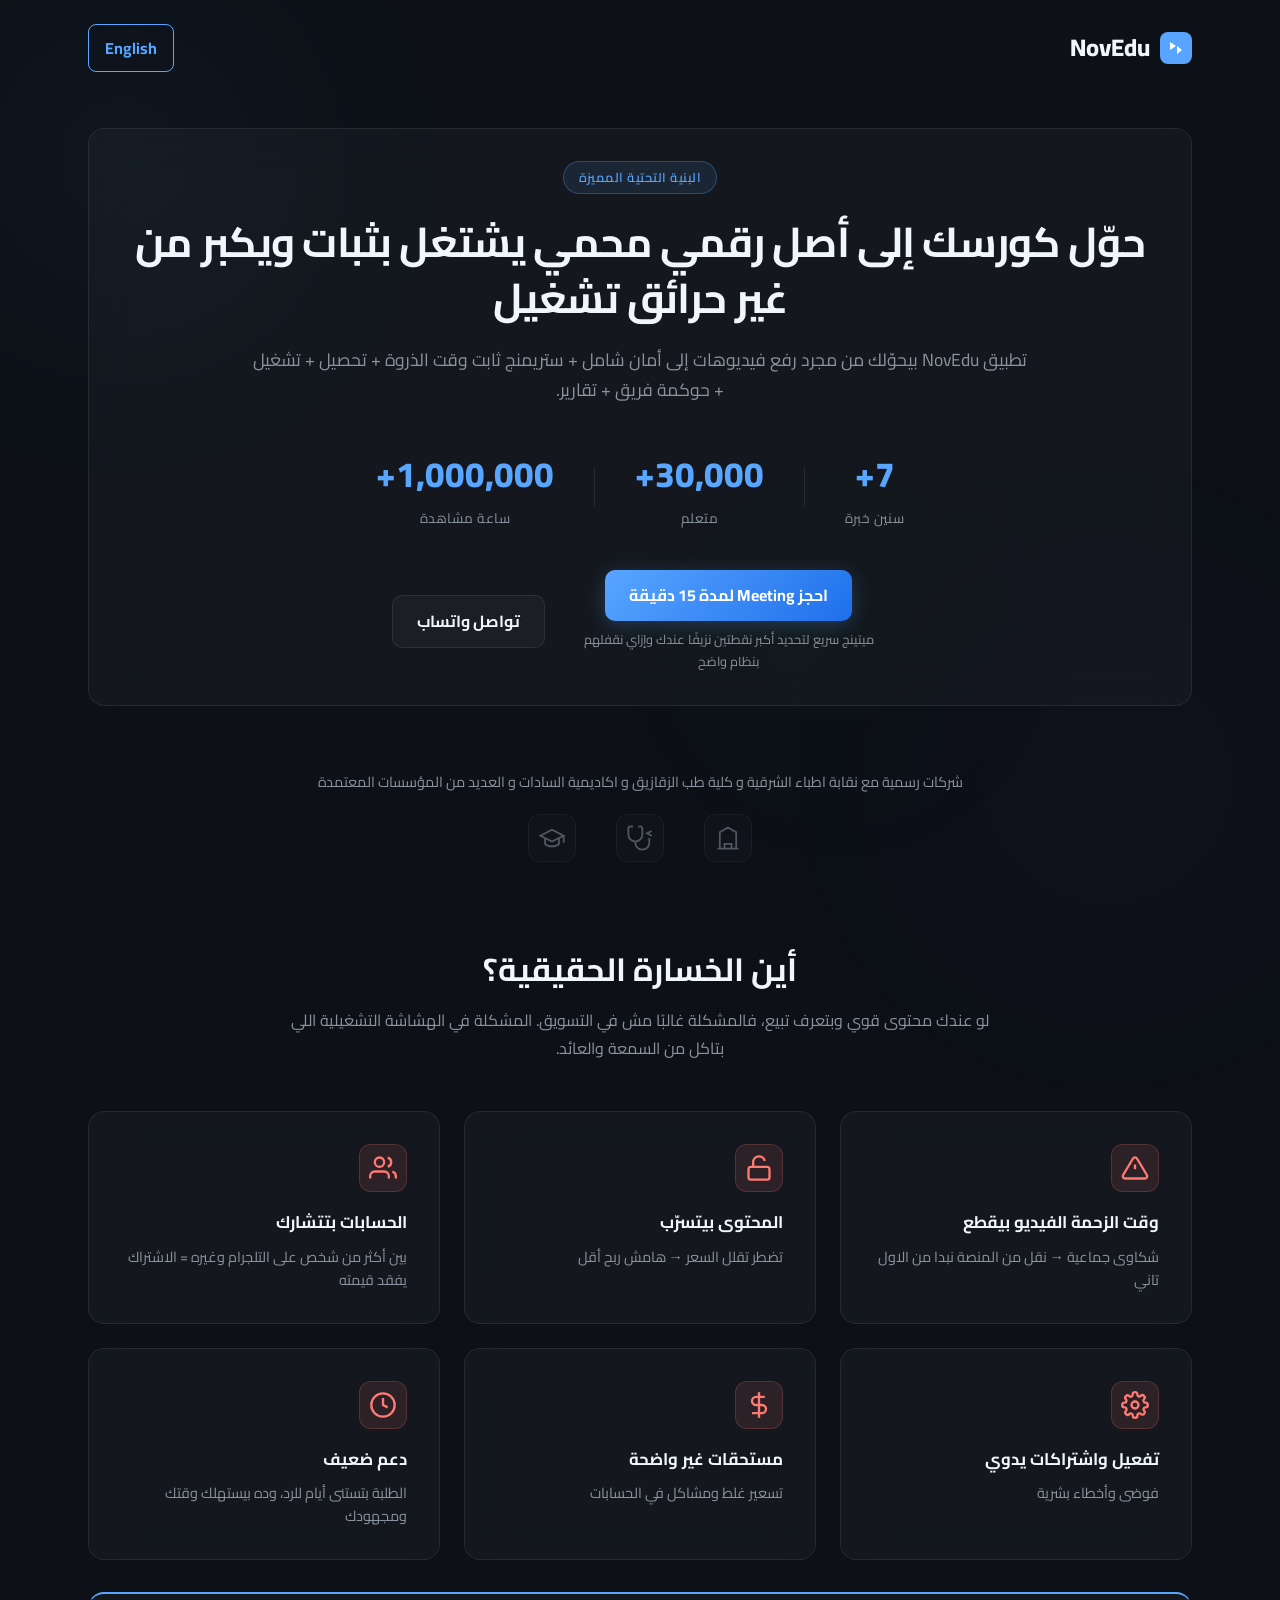
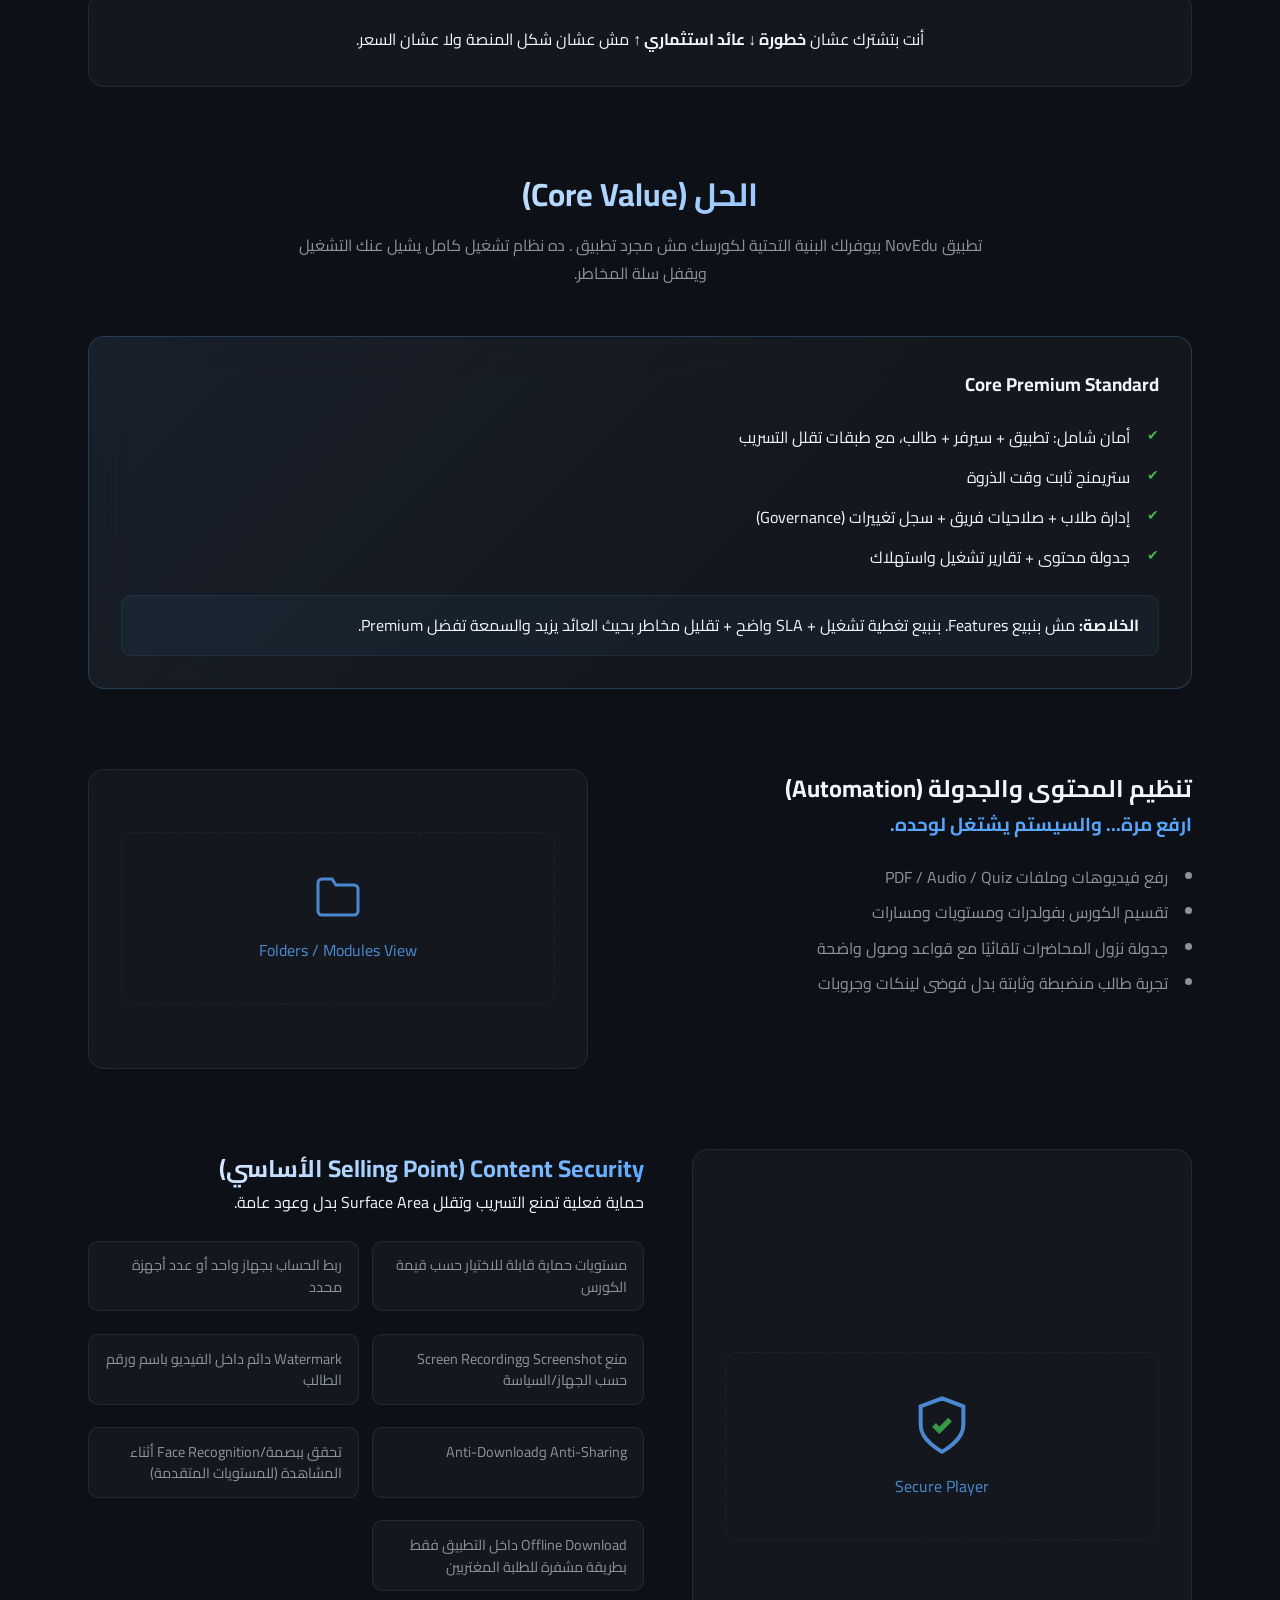
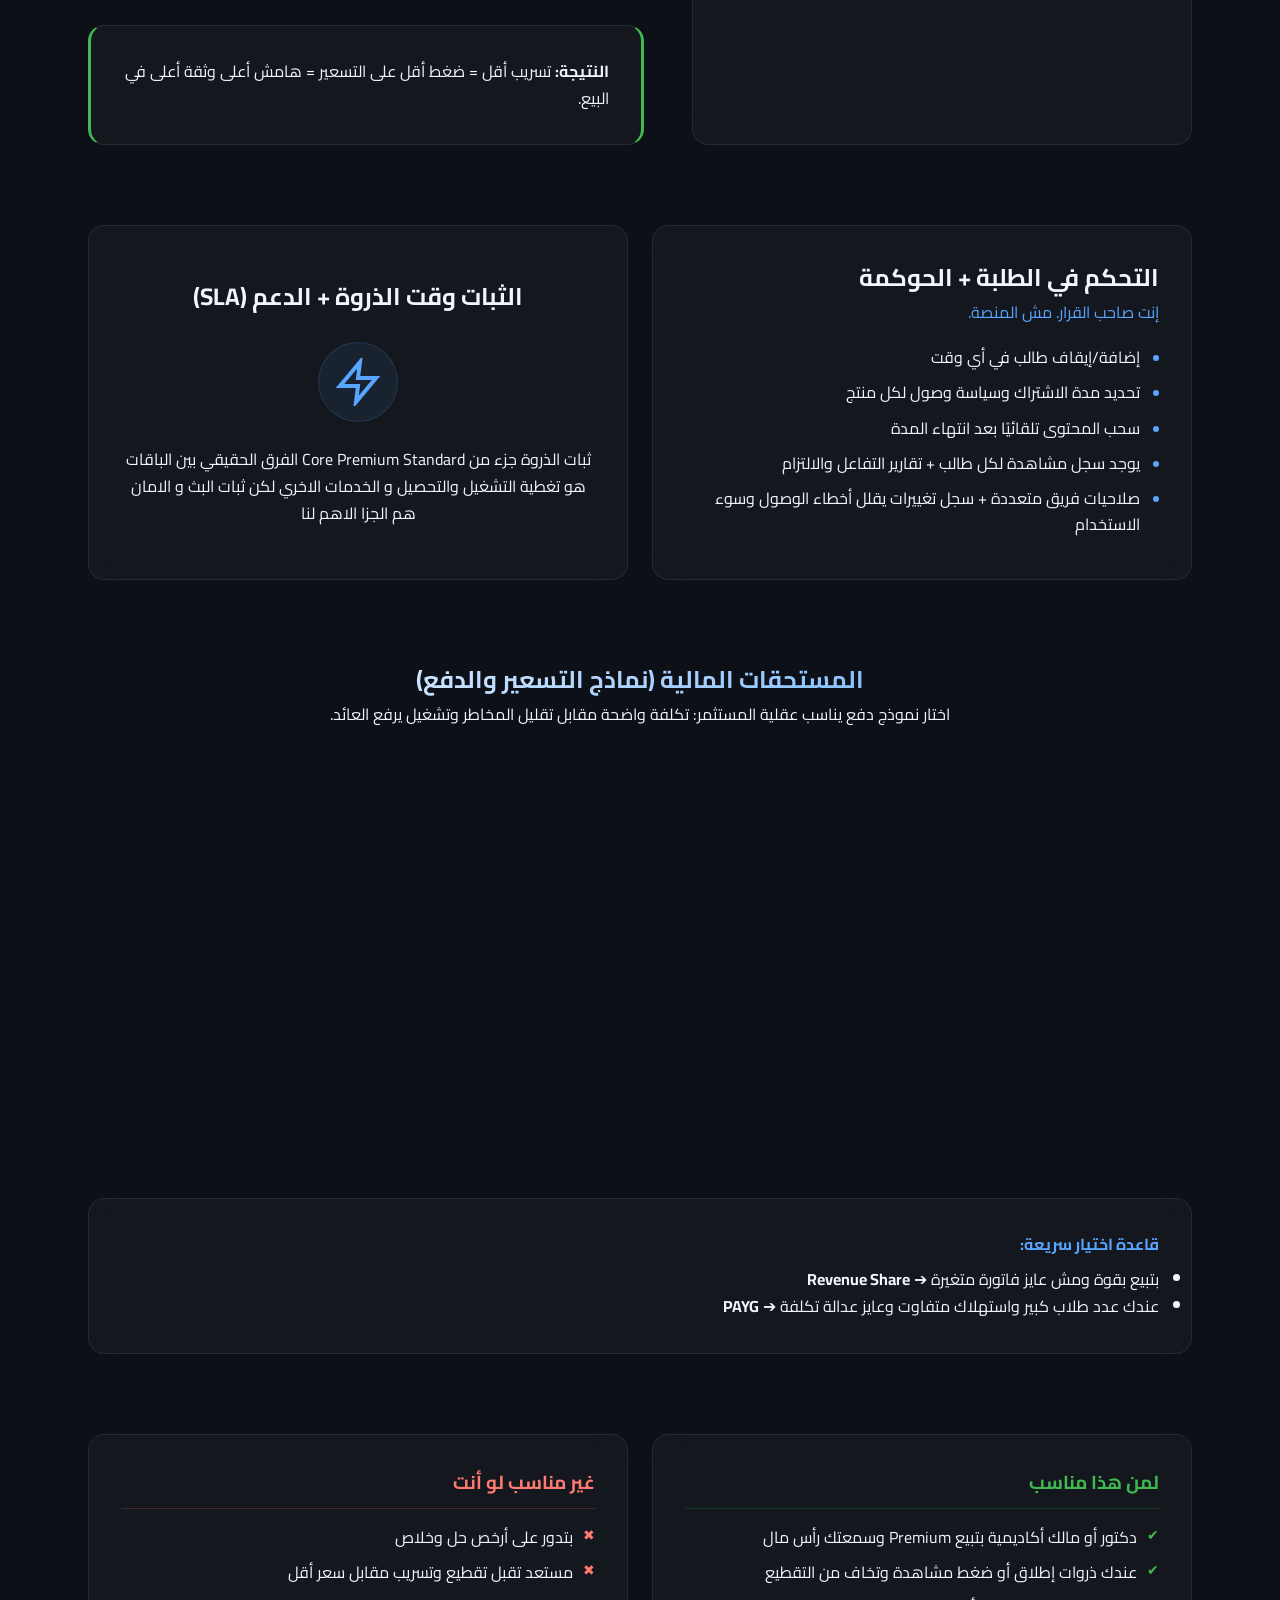
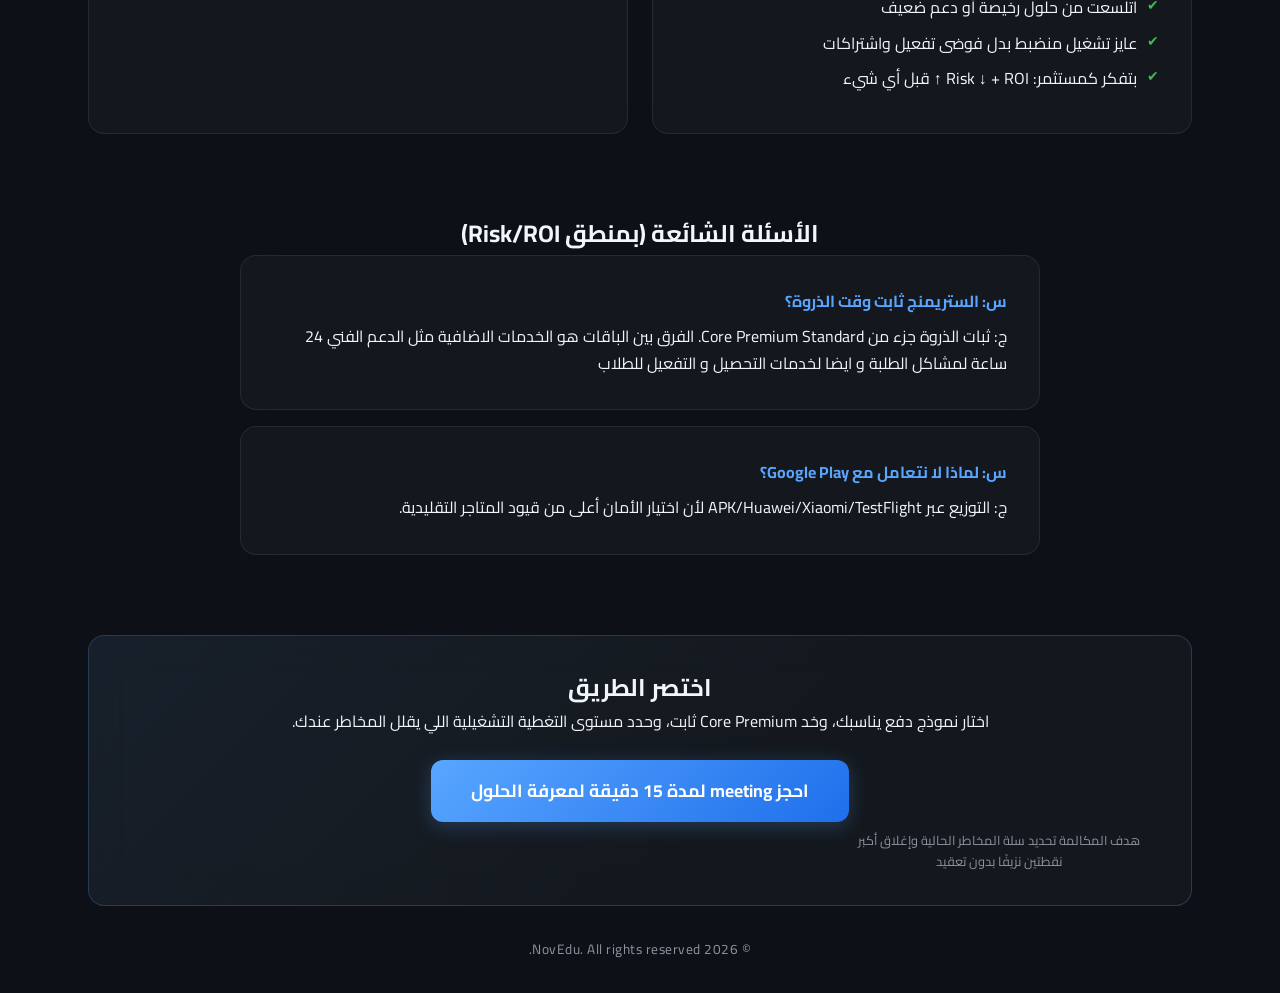
==== commit abc6d50f: "feat: Implement initial Novedu landing page with glassmorphism design, language toggle, and scroll r" ====
--- a/novedu-landing/index.html
+++ b/novedu-landing/index.html
@@ -180,7 +180,7 @@
 
         <!-- 5) Content Security -->
         <section id="security" class="container">
-            <div class="split-layout reverse pt-4">
+            <div class="split-layout reverse">
                 <div class="split-text anim-item">
                     <h2 class="gradient-text" data-i18n="sec_title">Content Security (Selling Point الأساسي)</h2>
                     <p data-i18n="sec_desc">حماية فعلية تمنع التسريب وتقلل Surface Area بدل وعود عامة.</p>
@@ -231,7 +231,7 @@
         </section>
 
         <!-- 8) Pricing Models -->
-        <section id="pricing" class="container text-center pt-4">
+        <section id="pricing" class="container text-center">
             <h2 class="gradient-text" data-i18n="price_title">المستحقات المالية (نماذج التسعير والدفع)</h2>
             <p data-i18n="price_desc">اختار نموذج دفع يناسب عقلية المستثمر: تكلفة واضحة مقابل تقليل المخاطر وتشغيل يرفع العائد.</p>
 
@@ -280,7 +280,7 @@
         </section>
 
         <!-- Target Audience Section -->
-        <section class="container mt-5 mb-5">
+        <section class="container">
             <div class="grid cards-grid-2">
                 <div class="glass-card target-card good-fit anim-item">
                     <h3 data-i18n="target_good">لمن هذا مناسب</h3>
@@ -319,7 +319,7 @@
     </main>
 
     <!-- Final CTA Footer -->
-    <footer class="footer-cta container text-center mt-5 mb-5">
+    <footer class="footer-cta container text-center">
         <div class="glass-card highlight-card p-5 anim-item">
             <h2 data-i18n="footer_title">اختصر الطريق</h2>
             <p class="mb-3" data-i18n="footer_desc">اختار نموذج دفع يناسبك، وخد Core Premium ثابت، وحدد مستوى التغطية التشغيلية اللي يقلل المخاطر عندك.</p>
--- a/novedu-landing/style.css
+++ b/novedu-landing/style.css
@@ -8,14 +8,17 @@
   --primary: #58a6ff;
   --primary-hover: #3182ce;
   --secondary: #1f6feb;
-  --accent: #ff7b72;   /* Warn/Attention */
+  --accent: #ff7b72;
   --success: #3fb950;
   --glass-bg: rgba(255, 255, 255, 0.03);
-  --glass-border: rgba(255, 255, 255, 0.1);
+  --glass-border: rgba(255, 255, 255, 0.08);
   --glass-highlight: rgba(88, 166, 255, 0.1);
 
   --font-ar: 'Cairo', sans-serif;
   --font-en: 'Inter', sans-serif;
+
+  --ease-out-expo: cubic-bezier(0.16, 1, 0.3, 1);
+  --ease-out-quart: cubic-bezier(0.25, 1, 0.5, 1);
 }
 
 html[lang="ar"] {
@@ -34,10 +37,14 @@
   box-sizing: border-box;
 }
 
+html {
+  scroll-behavior: smooth;
+}
+
 body {
   background-color: var(--bg-color);
   color: var(--text-main);
-  line-height: 1.6;
+  line-height: 1.7;
   overflow-x: hidden;
   position: relative;
 }
@@ -46,39 +53,74 @@
 .bg-gradient {
   position: fixed;
   border-radius: 50%;
-  filter: blur(100px);
+  filter: blur(120px);
   z-index: -1;
-  opacity: 0.4;
-  animation: float 20s infinite ease-in-out;
+  opacity: 0.3;
+  will-change: transform;
 }
 
 .bg-blob-1 {
   width: 500px;
   height: 500px;
-  background: radial-gradient(circle, #58a6ff4d 0%, transparent 70%);
+  background: radial-gradient(circle, rgba(88, 166, 255, 0.25) 0%, transparent 70%);
   top: -10%;
   left: -10%;
+  animation: floatBlob1 25s infinite ease-in-out;
 }
 
 .bg-blob-2 {
   width: 600px;
   height: 600px;
-  background: radial-gradient(circle, #8a2be233 0%, transparent 70%);
+  background: radial-gradient(circle, rgba(138, 43, 226, 0.15) 0%, transparent 70%);
   bottom: -20%;
   right: -10%;
-  animation-delay: -10s;
-}
-
-@keyframes float {
-  0%, 100% { transform: translateY(0) scale(1); }
-  50% { transform: translateY(50px) scale(1.05); }
+  animation: floatBlob2 30s infinite ease-in-out;
+}
+
+.bg-blob-3 {
+  width: 400px;
+  height: 400px;
+  background: radial-gradient(circle, rgba(63, 185, 80, 0.12) 0%, transparent 70%);
+  top: 50%;
+  left: 50%;
+  animation: floatBlob3 35s infinite ease-in-out;
+}
+
+@keyframes floatBlob1 {
+  0%, 100% { transform: translate(0, 0) scale(1); }
+  33% { transform: translate(60px, 40px) scale(1.08); }
+  66% { transform: translate(-30px, 60px) scale(0.95); }
+}
+
+@keyframes floatBlob2 {
+  0%, 100% { transform: translate(0, 0) scale(1); }
+  33% { transform: translate(-50px, -30px) scale(1.05); }
+  66% { transform: translate(40px, -50px) scale(0.97); }
+}
+
+@keyframes floatBlob3 {
+  0%, 100% { transform: translate(-50%, -50%) scale(1); }
+  50% { transform: translate(-40%, -60%) scale(1.1); }
+}
+
+/* ————— Scroll Animation ————— */
+.anim-item {
+  opacity: 0;
+  transform: translateY(30px);
+  transition: opacity 0.8s var(--ease-out-expo), transform 0.8s var(--ease-out-expo);
+}
+
+.anim-item.visible {
+  opacity: 1;
+  transform: translateY(0);
 }
 
 /* Layout Utilities */
 .container {
-  max-width: 1200px;
+  width: 90%;
+  max-width: 1440px;
   margin: 0 auto;
-  padding: 0 20px;
+  padding: 0 24px;
 }
 
 .mt-2 { margin-top: 1rem; }
@@ -105,33 +147,32 @@
 }
 
 .cards-grid { grid-template-columns: repeat(auto-fit, minmax(300px, 1fr)); }
-.cards-grid-2 { grid-template-columns: repeat(auto-fit, minmax(400px, 1fr)); }
+.cards-grid-2 { grid-template-columns: repeat(2, 1fr); }
 
 /* Glassmorphism Components */
 .glass-card {
   background: var(--glass-bg);
-  backdrop-filter: blur(16px);
-  -webkit-backdrop-filter: blur(16px);
+  backdrop-filter: blur(20px);
+  -webkit-backdrop-filter: blur(20px);
   border: 1px solid var(--glass-border);
   border-radius: 16px;
   padding: 2rem;
-  transition: transform 0.3s ease, border-color 0.3s ease, box-shadow 0.3s ease;
+  transition: border-color 0.4s var(--ease-out-quart), box-shadow 0.4s var(--ease-out-quart);
 }
 
 .glass-card:hover {
-  transform: translateY(-5px);
-  border-color: rgba(255,255,255,0.2);
-  box-shadow: 0 10px 30px rgba(0,0,0,0.5);
+  border-color: rgba(255,255,255,0.15);
+  box-shadow: 0 8px 32px rgba(0,0,0,0.4);
 }
 
 /* Buttons */
 .btn-primary, .btn-secondary, .btn-outline {
   display: inline-block;
-  padding: 0.8rem 1.5rem;
-  border-radius: 8px;
+  padding: 0.75rem 1.5rem;
+  border-radius: 10px;
   text-decoration: none;
   font-weight: 700;
-  transition: all 0.3s ease;
+  transition: all 0.35s var(--ease-out-quart);
   cursor: pointer;
   border: none;
   font-family: inherit;
@@ -141,11 +182,11 @@
 .btn-primary {
   background: linear-gradient(135deg, var(--primary), var(--secondary));
   color: #fff;
-  box-shadow: 0 4px 15px rgba(88, 166, 255, 0.3);
+  box-shadow: 0 4px 20px rgba(88, 166, 255, 0.25);
 }
 
 .btn-primary:hover {
-  box-shadow: 0 6px 20px rgba(88, 166, 255, 0.6);
+  box-shadow: 0 8px 30px rgba(88, 166, 255, 0.5);
   transform: translateY(-2px);
 }
 
@@ -155,7 +196,8 @@
   color: var(--text-main);
 }
 .btn-secondary:hover {
-  background: rgba(255, 255, 255, 0.1);
+  background: rgba(255, 255, 255, 0.08);
+  border-color: rgba(255, 255, 255, 0.2);
 }
 
 .btn-outline {
@@ -163,13 +205,14 @@
   border: 1px solid var(--primary);
   color: var(--primary);
   padding: 0.5rem 1rem;
+  border-radius: 8px;
 }
 .btn-outline:hover {
   background: var(--primary);
   color: #fff;
 }
 
-.large-btn { padding: 1rem 2rem; font-size: 1.1rem; }
+.large-btn { padding: 1rem 2.5rem; font-size: 1.1rem; border-radius: 12px; }
 
 
 /* Typography */
@@ -177,40 +220,43 @@
   background: linear-gradient(135deg, #fff, var(--primary));
   -webkit-background-clip: text;
   -webkit-text-fill-color: transparent;
+  background-clip: text;
 }
 
 .badge {
   display: inline-block;
-  padding: 0.3rem 0.8rem;
+  padding: 0.3rem 0.9rem;
   background: var(--glass-highlight);
-  border: 1px solid var(--primary);
+  border: 1px solid rgba(88, 166, 255, 0.3);
   color: var(--primary);
   border-radius: 20px;
   font-size: 0.8rem;
   font-weight: 600;
-  margin-bottom: 1rem;
+  margin-bottom: 1.2rem;
+  letter-spacing: 0.5px;
 }
 
 .badge-inline {
   font-size: 0.7rem;
-  padding: 0.2rem 0.5rem;
+  padding: 0.2rem 0.6rem;
   background: var(--accent);
   color: #000;
   border-radius: 12px;
   vertical-align: middle;
   margin: 0 8px;
+  font-weight: 700;
 }
 
 .highlight {
   color: var(--primary);
 }
 
-/* Navbar */
+/* ————— Navbar ————— */
 .navbar {
   display: flex;
   justify-content: space-between;
   align-items: center;
-  padding: 1.5rem 20px;
+  padding: 1.5rem 24px;
 }
 
 .logo {
@@ -218,44 +264,59 @@
   font-weight: 800;
   display: flex;
   align-items: center;
-  gap: 0.5rem;
-}
-
-/* Hero */
+  gap: 0.6rem;
+}
+
+.logo-svg {
+  flex-shrink: 0;
+}
+
+/* ————— Hero ————— */
 #hero {
   margin-top: 2rem;
   text-align: center;
 }
 
 .hero-content h1 {
-  font-size: 2.5rem;
-  line-height: 1.3;
-  margin-bottom: 1rem;
+  font-size: 2.6rem;
+  line-height: 1.35;
+  margin-bottom: 1.2rem;
+  letter-spacing: -0.02em;
 }
 
 .hero-content .subtitle {
   font-size: 1.1rem;
   color: var(--text-muted);
-  max-width: 800px;
-  margin: 0 auto 2rem;
+  max-width: 780px;
+  margin: 0 auto 2.5rem;
 }
 
 .trust-numbers {
   display: flex;
   justify-content: center;
-  gap: 3rem;
-  margin-bottom: 2rem;
+  align-items: center;
+  gap: 2.5rem;
+  margin-bottom: 2.5rem;
   flex-wrap: wrap;
 }
 
+.stat-divider {
+  width: 1px;
+  height: 40px;
+  background: var(--glass-border);
+}
+
 .trust-numbers .stat h3 {
-  font-size: 2rem;
+  font-size: 2.2rem;
   color: var(--primary);
-  margin-bottom: 0.2rem;
+  margin-bottom: 0.15rem;
+  font-weight: 800;
 }
 .trust-numbers .stat p {
   color: var(--text-muted);
-  font-size: 0.9rem;
+  font-size: 0.85rem;
+  text-transform: uppercase;
+  letter-spacing: 0.5px;
 }
 
 .cta-group {
@@ -276,7 +337,7 @@
   font-size: 0.8rem;
   color: var(--text-muted);
   margin-top: 0.5rem;
-  max-width: 300px;
+  max-width: 320px;
   display: block;
 }
 
@@ -285,20 +346,38 @@
   margin-top: 4rem;
   text-align: center;
   color: var(--text-muted);
+  font-size: 0.9rem;
 }
 .partner-logos {
   display: flex;
   justify-content: center;
-  gap: 2rem;
-  margin-top: 1rem;
-  font-size: 2rem;
-  opacity: 0.7;
-}
-
-/* Sections */
-main section {
-  padding: 4rem 0;
-}
+  gap: 2.5rem;
+  margin-top: 1.2rem;
+  opacity: 0.55;
+}
+.p-logo {
+  display: flex;
+  align-items: center;
+  justify-content: center;
+  width: 48px;
+  height: 48px;
+  border: 1px solid var(--glass-border);
+  border-radius: 12px;
+  background: var(--glass-bg);
+  color: var(--text-muted);
+  transition: opacity 0.3s ease;
+}
+.p-logo:hover { opacity: 1; }
+
+/* ————— Sections ————— */
+main {
+  display: flex;
+  flex-direction: column;
+  gap: 5rem;
+  padding-bottom: 5rem;
+}
+
+/* padding removed to use flex gap */
 
 .section-header {
   text-align: center;
@@ -307,42 +386,64 @@
 
 .section-header h2 {
   font-size: 2rem;
-  margin-bottom: 0.5rem;
+  margin-bottom: 0.6rem;
 }
 .section-header p {
   color: var(--text-muted);
   max-width: 700px;
   margin: 0 auto;
-}
-
-/* Feature Cards (Pain Points) */
+  line-height: 1.8;
+}
+
+/* ————— Feature Cards (Pain) ————— */
 .icon-wrap {
-  font-size: 2rem;
+  width: 48px;
+  height: 48px;
+  display: flex;
+  align-items: center;
+  justify-content: center;
+  border-radius: 12px;
   margin-bottom: 1rem;
+}
+
+.icon-wrap.warning {
+  background: rgba(255, 123, 114, 0.1);
+  border: 1px solid rgba(255, 123, 114, 0.2);
+}
+
+.feature-card {
+  display: flex;
+  flex-direction: column;
 }
 
 .feature-card h4 {
   margin-bottom: 0.5rem;
-  font-size: 1.1rem;
+  font-size: 1.05rem;
 }
 
 .feature-card p {
   color: var(--text-muted);
-  font-size: 0.95rem;
-}
-
-/* Core Value */
+  font-size: 0.9rem;
+  line-height: 1.6;
+}
+
+/* Alert box */
+.alert-box {
+  border-top: 2px solid var(--primary);
+}
+
+/* ————— Core Value ————— */
 .highlight-card {
   position: relative;
   overflow: hidden;
-  border-width: 2px;
-  border-color: rgba(88, 166, 255, 0.4);
+  border-width: 1px;
+  border-color: rgba(88, 166, 255, 0.25);
 }
 .highlight-card::before {
   content: "";
   position: absolute;
   top: 0; left: 0; right: 0; bottom: 0;
-  background: linear-gradient(135deg, rgba(88, 166, 255, 0.1), transparent);
+  background: linear-gradient(135deg, rgba(88, 166, 255, 0.06), transparent 60%);
   z-index: -1;
 }
 
@@ -352,29 +453,39 @@
 }
 .check-list li {
   position: relative;
-  padding-right: 1.5rem;
-  padding-left: 1.5rem;
-  margin-bottom: 0.8rem;
+  padding-right: 1.8rem;
+  padding-left: 1.8rem;
+  margin-bottom: 0.9rem;
+  line-height: 1.6;
 }
 html[lang="ar"] .check-list li::before {
   content: "✔";
   color: var(--success);
   position: absolute;
   right: 0; top: 0;
+  font-size: 0.85rem;
 }
 html[lang="en"] .check-list li::before {
   content: "✔";
   color: var(--success);
   position: absolute;
   left: 0; top: 0;
-}
-
-/* Split Layouts */
+  font-size: 0.85rem;
+}
+
+.summary-box {
+  background: rgba(88, 166, 255, 0.05);
+  padding: 1rem 1.2rem;
+  border-radius: 10px;
+  border: 1px solid rgba(88, 166, 255, 0.1);
+  line-height: 1.7;
+}
+
+/* ————— Split Layouts ————— */
 .split-layout {
   display: flex;
-  align-items: center;
+  align-items: stretch;
   gap: 3rem;
-  flex-wrap: wrap;
 }
 
 .split-layout.reverse {
@@ -382,13 +493,13 @@
 }
 
 .split-text {
-  flex: 1;
-  min-width: 300px;
+  flex: 1 1 50%;
+  min-width: 0;
 }
 
 .split-visual {
-  flex: 1;
-  min-width: 300px;
+  flex: 1 1 45%;
+  min-width: 0;
   min-height: 300px;
   display: flex;
   align-items: center;
@@ -396,11 +507,15 @@
 }
 
 .mockup {
-  font-size: 1.5rem;
+  display: flex;
+  flex-direction: column;
+  align-items: center;
+  gap: 1rem;
+  font-size: 1rem;
   color: var(--primary);
   opacity: 0.8;
-  padding: 2rem;
-  border: 1px dashed var(--glass-border);
+  padding: 2.5rem;
+  border: 1px dashed rgba(255,255,255,0.08);
   border-radius: 12px;
   width: 100%;
   text-align: center;
@@ -411,53 +526,79 @@
   list-style-position: inside;
   color: var(--text-muted);
 }
-.feature-list li { margin-bottom: 0.5rem;}
+.feature-list li { margin-bottom: 0.6rem; line-height: 1.6; }
+
 .grid-list {
   display: grid;
   grid-template-columns: 1fr 1fr;
-  gap: 1rem;
+  gap: 0.8rem;
   list-style: none;
 }
 .grid-list li {
   background: var(--glass-bg);
-  padding: 0.8rem;
-  border-radius: 8px;
+  padding: 0.8rem 1rem;
+  border-radius: 10px;
   border: 1px solid var(--glass-border);
+  font-size: 0.9rem;
+  line-height: 1.5;
+  transition: border-color 0.3s ease;
+}
+.grid-list li:hover {
+  border-color: rgba(88, 166, 255, 0.2);
 }
 
 .alert-success {
-  border-left: 4px solid var(--success);
-  border-right: 4px solid var(--success);
-}
-
-/* Governance & SLA */
+  border-left: 3px solid var(--success);
+  border-right: 3px solid var(--success);
+}
+
+/* ————— Governance & SLA ————— */
 .circle-list {
   list-style: none;
-  margin-top: 1rem;
+  margin-top: 1.2rem;
 }
 .circle-list li {
-  margin-bottom: 0.5rem;
-  padding: 0 1rem;
+  margin-bottom: 0.6rem;
+  padding: 0 1.2rem;
   position: relative;
+  line-height: 1.6;
 }
 .circle-list li::before {
-  content: "•";
-  color: var(--primary);
-  font-size: 1.5rem;
+  content: "";
+  width: 6px;
+  height: 6px;
+  background: var(--primary);
+  border-radius: 50%;
   position: absolute;
-  top: -6px;
-}
-html[lang="ar"] .circle-list li::before { right: -5px; }
-html[lang="en"] .circle-list li::before { left: -5px; }
-
-.sla-card { text-align: center; }
-.sla-icon { font-size: 4rem; margin: 1rem 0; color: var(--primary); }
-
-/* Pricing */
+  top: 10px;
+}
+html[lang="ar"] .circle-list li::before { right: 0; }
+html[lang="en"] .circle-list li::before { left: 0; }
+
+.sla-card {
+  text-align: center;
+  display: flex;
+  flex-direction: column;
+  align-items: center;
+  justify-content: center;
+}
+.sla-icon {
+  margin: 1.5rem 0;
+  display: flex;
+  align-items: center;
+  justify-content: center;
+  width: 80px;
+  height: 80px;
+  border-radius: 50%;
+  background: rgba(88, 166, 255, 0.08);
+  border: 1px solid rgba(88, 166, 255, 0.15);
+}
+
+/* ————— Pricing ————— */
 .pricing-grid {
   display: grid;
-  grid-template-columns: repeat(auto-fit, minmax(300px, 1fr));
-  gap: 2rem;
+  grid-template-columns: repeat(3, 1fr);
+  gap: 1.5rem;
   align-items: stretch;
 }
 
@@ -467,66 +608,103 @@
   flex-direction: column;
 }
 
-.price-plan h3 { font-size: 1.8rem; margin: 1rem 0; }
-.plan-type { font-size: 0.9rem; color: var(--text-muted); text-transform: uppercase; letter-spacing: 1px;}
+.price-plan h3 { font-size: 1.7rem; margin: 1rem 0; font-weight: 800; }
+.plan-type {
+  font-size: 0.8rem;
+  color: var(--text-muted);
+  text-transform: uppercase;
+  letter-spacing: 1.5px;
+  font-weight: 600;
+}
 .plan-features { list-style: none; flex: 1; text-align: left;}
 html[lang="ar"] .plan-features { text-align: right; }
-.plan-features li { padding: 0.5rem 0; border-bottom: 1px solid var(--glass-border); font-size: 0.9rem;}
+.plan-features li {
+  padding: 0.6rem 0;
+  border-bottom: 1px solid var(--glass-border);
+  font-size: 0.9rem;
+  line-height: 1.5;
+}
 
 .price-plan.recommended {
-  border-color: var(--primary);
-  transform: scale(1.05);
-  box-shadow: 0 0 30px rgba(88, 166, 255, 0.2);
+  border-color: rgba(88, 166, 255, 0.4);
+  transform: scale(1.01);
+  box-shadow: 0 0 40px rgba(88, 166, 255, 0.12);
+  z-index: 2;
 }
 .ribbon {
   position: absolute;
   top: -12px;
   left: 50%;
   transform: translateX(-50%);
-  background: var(--primary);
-  color: #000;
-  padding: 0.2rem 1rem;
+  background: linear-gradient(135deg, var(--primary), var(--secondary));
+  color: #fff;
+  padding: 0.25rem 1.2rem;
   border-radius: 20px;
-  font-size: 0.8rem;
-  font-weight: bold;
+  font-size: 0.75rem;
+  font-weight: 700;
+  letter-spacing: 0.5px;
 }
 
 .addon { font-size: 0.8rem; color: var(--accent); margin-top: 1rem; text-align: left;}
 html[lang="ar"] .addon { text-align: right; }
 .traffic-addon { font-size: 0.9rem; color: var(--text-muted); margin-bottom: 1rem;}
 
-/* Target Audience */
-.good-fit h3 { color: var(--success); border-bottom: 1px solid var(--glass-border); padding-bottom: 0.5rem; margin-bottom: 1rem;}
-.bad-fit h3 { color: var(--accent); border-bottom: 1px solid var(--glass-border); padding-bottom: 0.5rem; margin-bottom: 1rem;}
+.decision-box h4 {
+  color: var(--primary);
+  margin-bottom: 0.5rem;
+}
+
+/* ————— Target Audience ————— */
+.good-fit h3 {
+  color: var(--success);
+  border-bottom: 1px solid rgba(63, 185, 80, 0.2);
+  padding-bottom: 0.6rem;
+  margin-bottom: 1rem;
+}
+.bad-fit h3 {
+  color: var(--accent);
+  border-bottom: 1px solid rgba(255, 123, 114, 0.2);
+  padding-bottom: 0.6rem;
+  margin-bottom: 1rem;
+}
 .target-card ul { list-style: none; }
-.target-card li { margin-bottom: 0.5rem; position: relative; padding: 0 1.2rem;}
-
-html[lang="ar"] .good-fit li::before { content: "✔"; position: absolute; right: 0; color: var(--success); }
-html[lang="en"] .good-fit li::before { content: "✔"; position: absolute; left: 0; color: var(--success); }
-
-html[lang="ar"] .bad-fit li::before { content: "✖"; position: absolute; right: 0; color: var(--accent); }
-html[lang="en"] .bad-fit li::before { content: "✖"; position: absolute; left: 0; color: var(--accent); }
-
-/* FAQ */
+.target-card li { margin-bottom: 0.6rem; position: relative; padding: 0 1.4rem; line-height: 1.6;}
+
+html[lang="ar"] .good-fit li::before { content: "✔"; position: absolute; right: 0; color: var(--success); font-size: 0.85rem; }
+html[lang="en"] .good-fit li::before { content: "✔"; position: absolute; left: 0; color: var(--success); font-size: 0.85rem; }
+
+html[lang="ar"] .bad-fit li::before { content: "✖"; position: absolute; right: 0; color: var(--accent); font-size: 0.85rem; }
+html[lang="en"] .bad-fit li::before { content: "✖"; position: absolute; left: 0; color: var(--accent); font-size: 0.85rem; }
+
+/* ————— FAQ ————— */
 .faq-list { max-width: 800px; margin: 0 auto; }
 .faq-item h4 { margin-bottom: 0.5rem; color: var(--primary); }
-
-/* Footer */
+.faq-item p { line-height: 1.7; }
+
+/* ————— Footer ————— */
 .footer-cta {
   padding-bottom: 2rem;
 }
 .copyright {
   margin-top: 2rem;
   color: var(--text-muted);
-  font-size: 0.9rem;
-}
-
-/* Responsive Tweaks */
+  font-size: 0.85rem;
+  letter-spacing: 0.5px;
+}
+
+/* ————— Responsive ————— */
 @media (max-width: 768px) {
-  .hero-content h1 { font-size: 1.8rem; }
+  .hero-content h1 { font-size: 1.7rem; }
   .grid-list { grid-template-columns: 1fr; }
-  .split-layout.reverse { flex-direction: column; }
+  .split-layout, .split-layout.reverse { flex-direction: column; }
+  .split-text, .split-visual { flex: 1 1 100%; min-width: 100%; }
   .price-plan.recommended { transform: scale(1); }
-  .trust-numbers { gap: 1.5rem; }
+  .trust-numbers { gap: 1.2rem; }
+  .stat-divider { display: none; }
   .cta-group { flex-direction: column; }
-}
+  .cards-grid { grid-template-columns: 1fr; }
+  .cards-grid-2 { grid-template-columns: 1fr; }
+  .pricing-grid { grid-template-columns: 1fr; }
+  main { gap: 3.5rem; padding-bottom: 3.5rem; }
+  .p-5 { padding: 2rem; }
+}
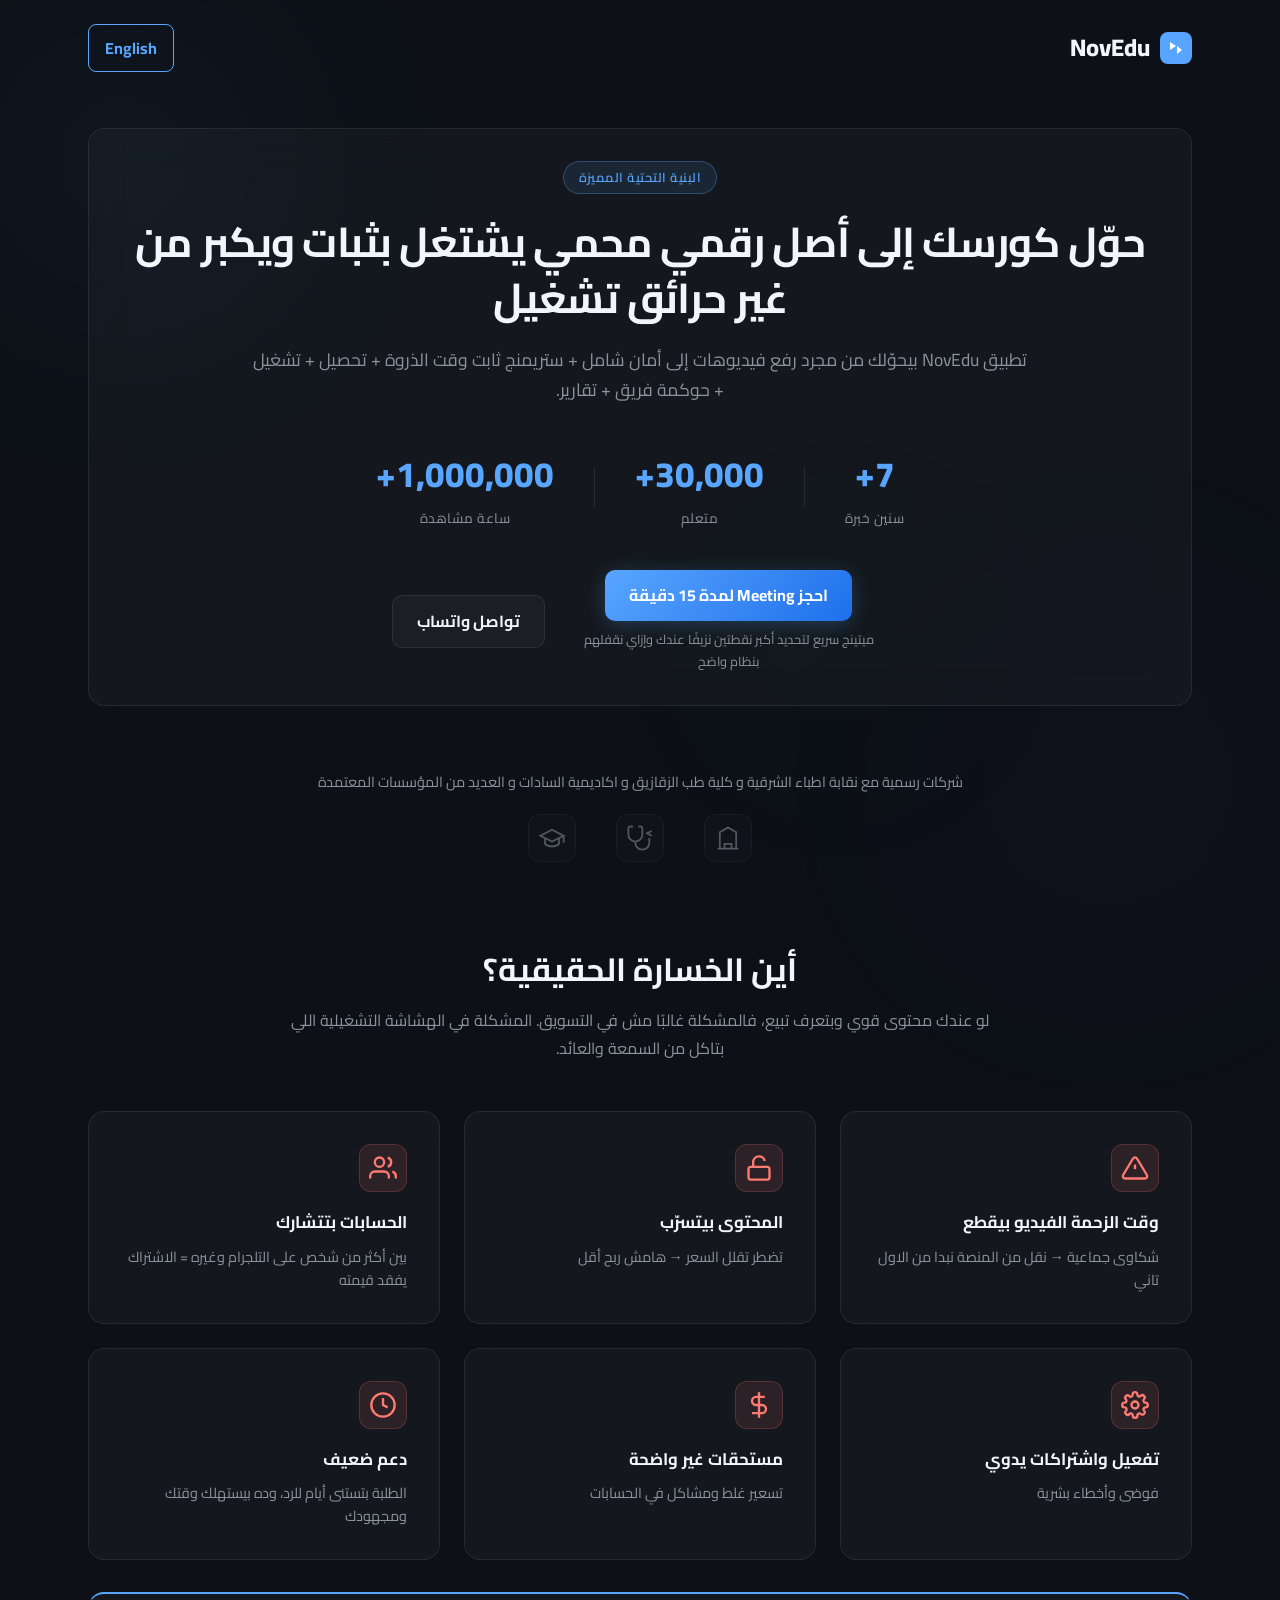
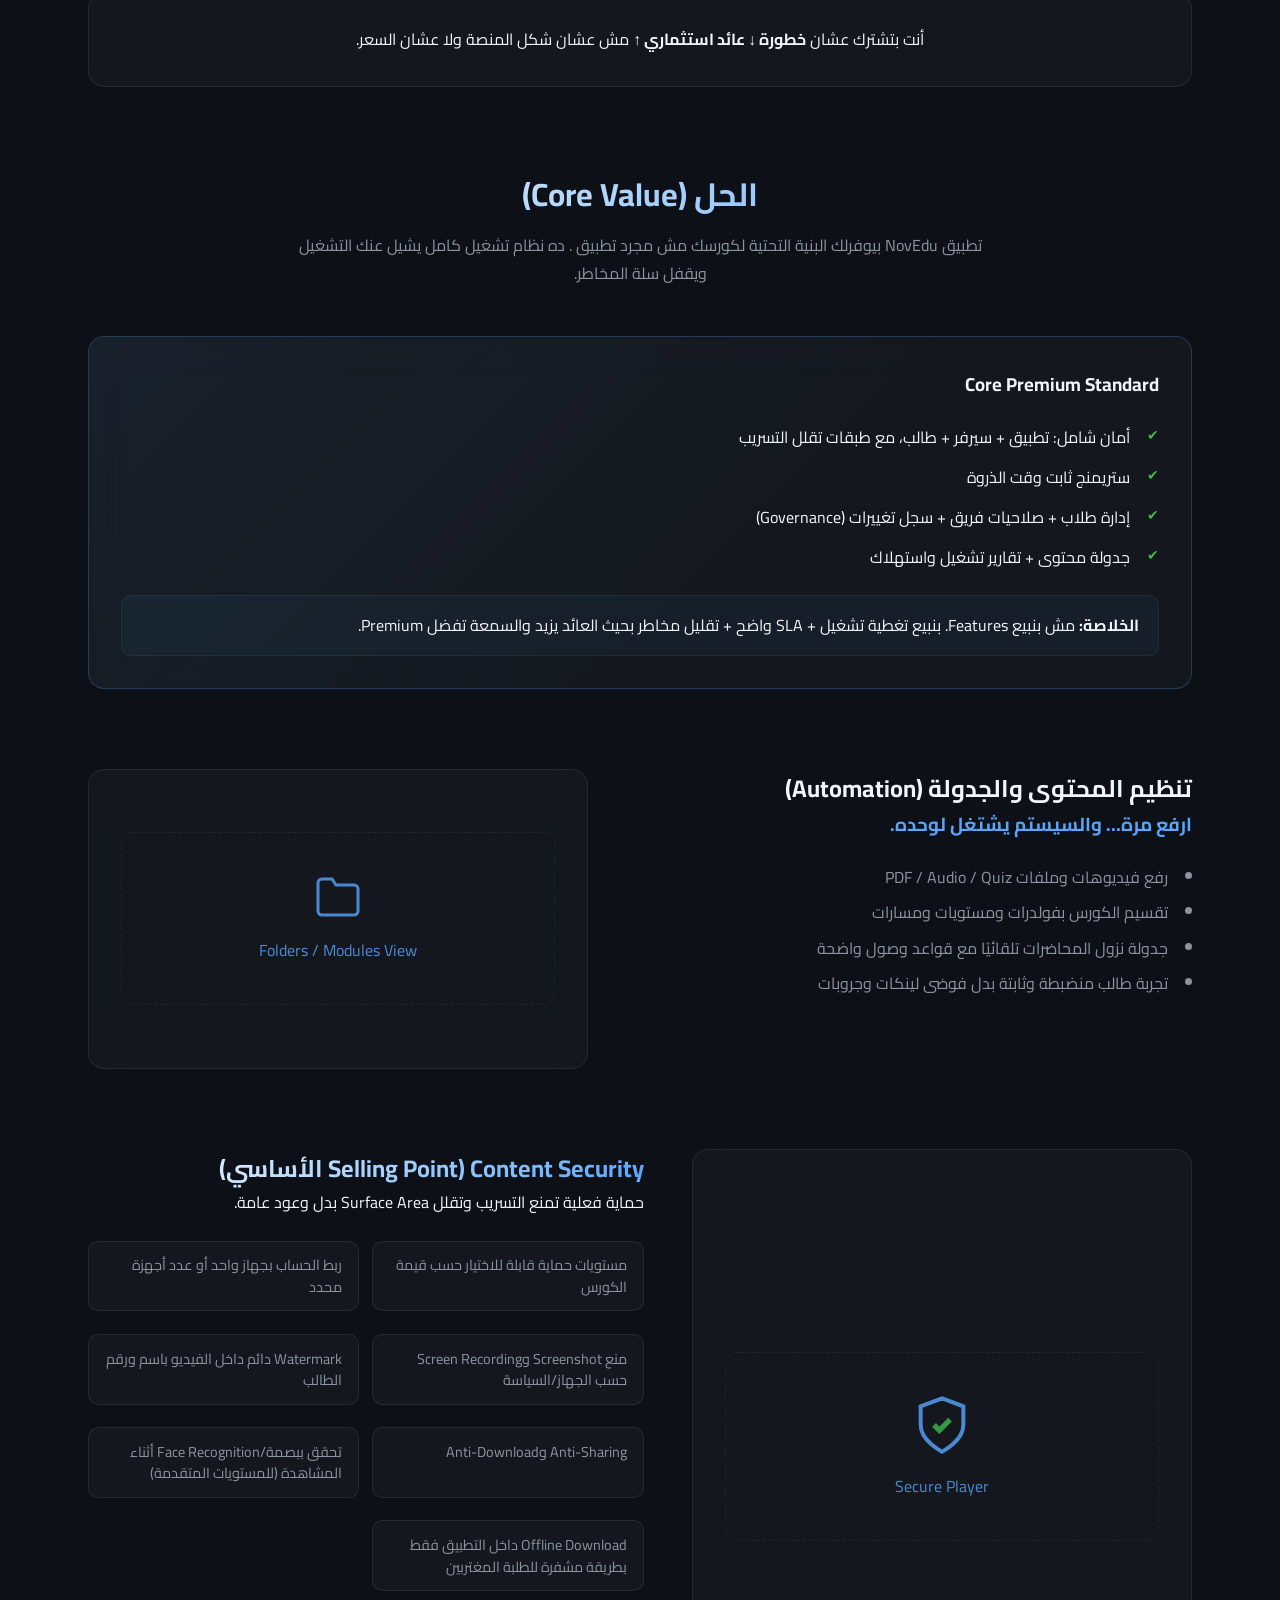
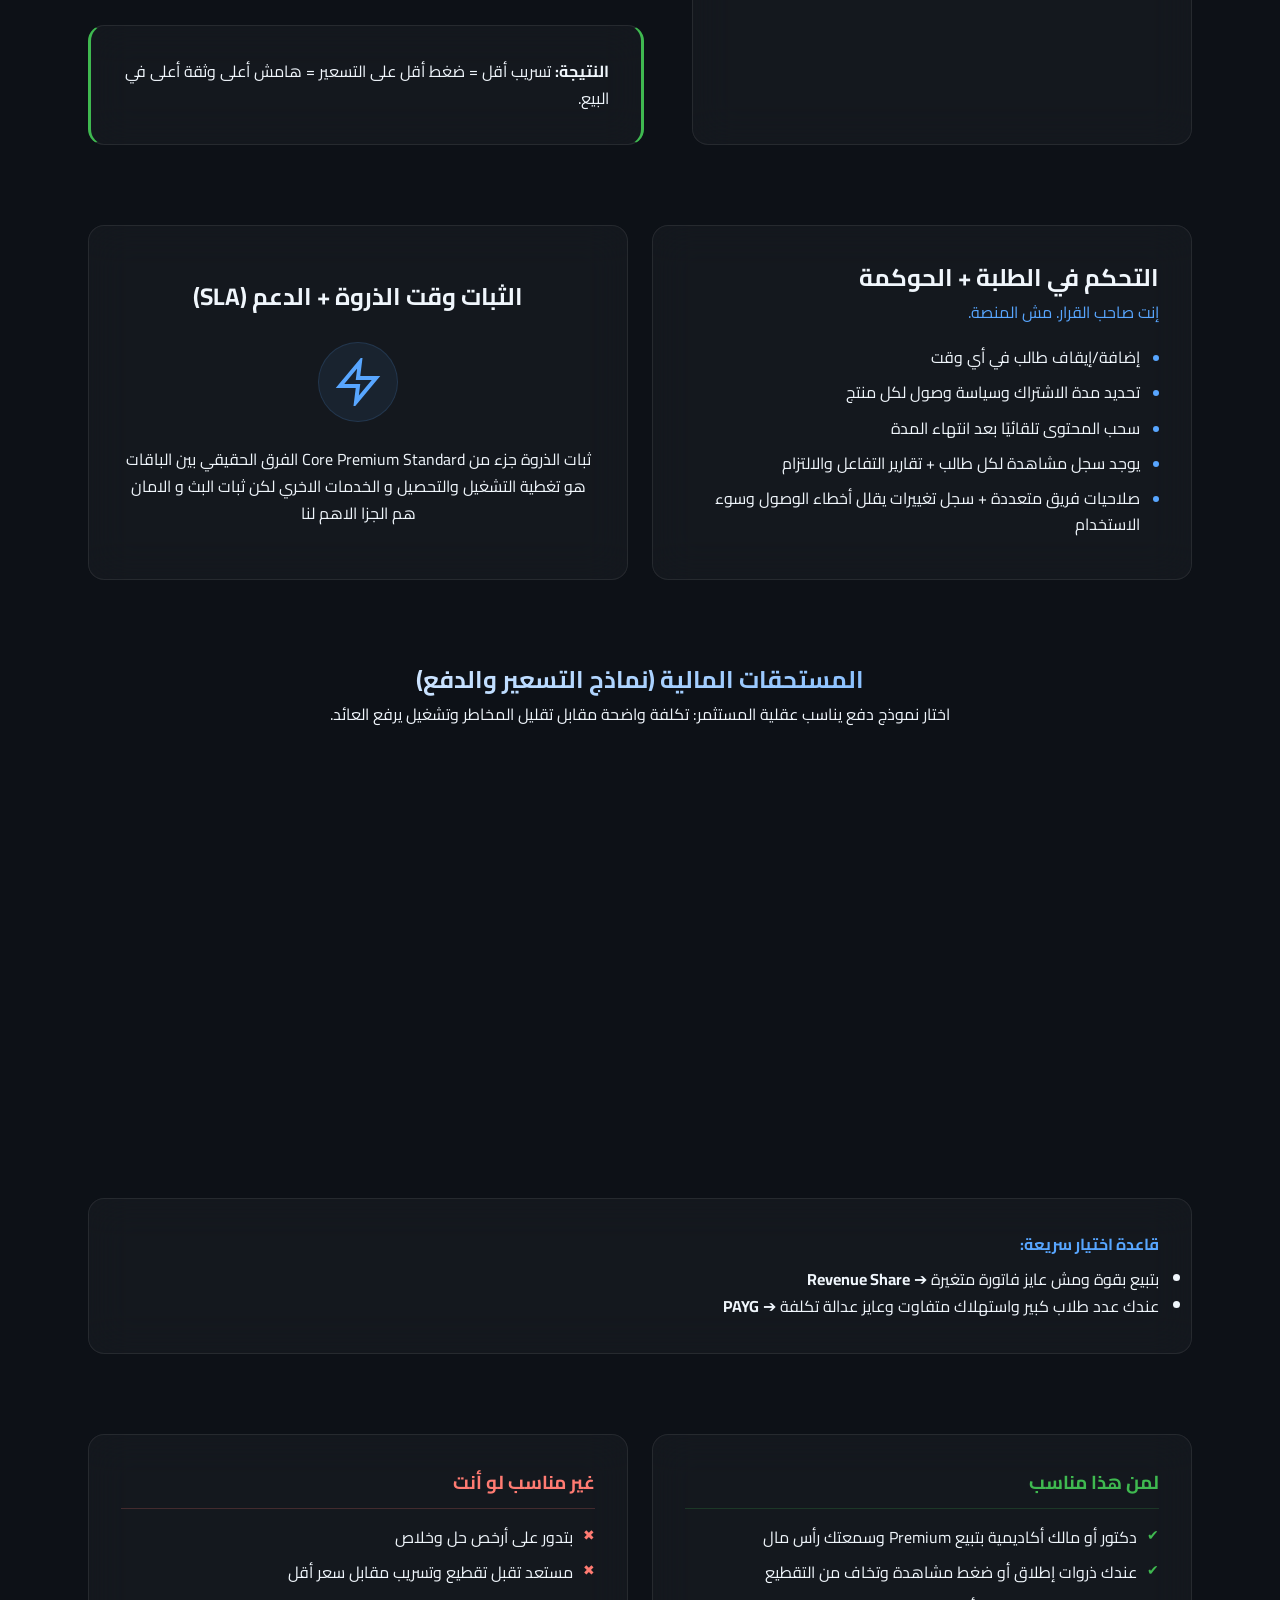
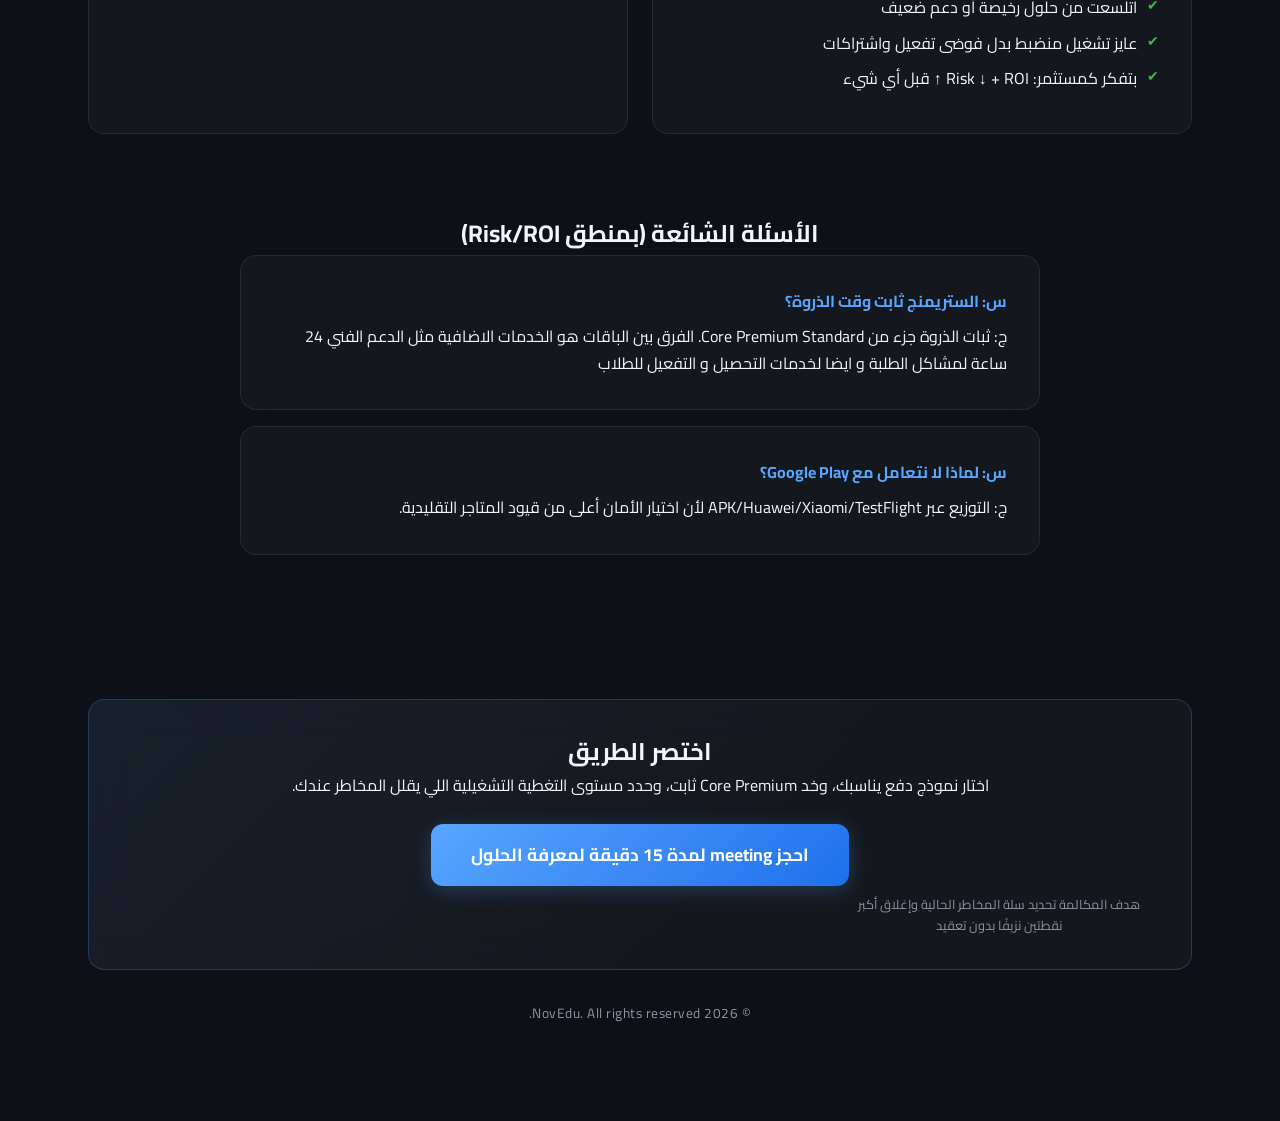
==== commit 2f9ff2db: "refactor: Update badge styling, adjust card grid and CTA group layouts, and refine CTA hint appearan" ====
--- a/novedu-landing/index.html
+++ b/novedu-landing/index.html
@@ -1,25 +1,35 @@
 <!DOCTYPE html>
 <html lang="ar" dir="rtl">
+
 <head>
     <meta charset="UTF-8">
     <meta name="viewport" content="width=device-width, initial-scale=1.0">
     <title>NovEdu - Premium Educational Infrastructure</title>
-    <meta name="description" content="NovEdu — البنية التحتية المميزة لكورسك الرقمي. أمان شامل، ستريمنج ثابت، تحصيل، تشغيل، حوكمة فريق، تقارير.">
-    <link href="https://fonts.googleapis.com/css2?family=Cairo:wght@400;600;700;800&family=Inter:wght@400;600;700;800&display=swap" rel="stylesheet">
+    <meta name="description"
+        content="NovEdu — البنية التحتية المميزة لكورسك الرقمي. أمان شامل، ستريمنج ثابت، تحصيل، تشغيل، حوكمة فريق، تقارير.">
+    <link
+        href="https://fonts.googleapis.com/css2?family=Cairo:wght@400;600;700;800&family=Inter:wght@400;600;700;800&display=swap"
+        rel="stylesheet">
     <link rel="stylesheet" href="style.css">
 </head>
+
 <body>
     <!-- Background Elements -->
     <div class="bg-gradient bg-blob-1"></div>
     <div class="bg-gradient bg-blob-2"></div>
     <div class="bg-gradient bg-blob-3"></div>
-    
+
     <header class="navbar container">
         <div class="logo">
             <svg class="logo-svg" width="32" height="32" viewBox="0 0 32 32" fill="none">
-                <rect width="32" height="32" rx="8" fill="url(#logoGrad)"/>
-                <path d="M10 22V10l6 4-6 4zm7-8l5 4-5 4V14z" fill="#fff"/>
-                <defs><linearGradient id="logoGrad" x1="0" y1="0" x2="32" y2="32"><stop stop-color="#58a6ff"/><stop offset="1" stop-color="#1f6feb"/></linearGradient></defs>
+                <rect width="32" height="32" rx="8" fill="url(#logoGrad)" />
+                <path d="M10 22V10l6 4-6 4zm7-8l5 4-5 4V14z" fill="#fff" />
+                <defs>
+                    <linearGradient id="logoGrad" x1="0" y1="0" x2="32" y2="32">
+                        <stop stop-color="#58a6ff" />
+                        <stop offset="1" stop-color="#1f6feb" />
+                    </linearGradient>
+                </defs>
             </svg>
             <span>NovEdu</span>
         </div>
@@ -34,8 +44,9 @@
             <div class="hero-content glass-card">
                 <span class="badge" data-i18n="hero_badge">Premium Infrastructure</span>
                 <h1 data-i18n="hero_headline">حوّل كورسك إلى أصل رقمي محمي يشتغل بثبات ويكبر من غير حرائق تشغيل</h1>
-                <p class="subtitle" data-i18n="hero_subheadline">تطبيق NovEdu بيحوّلك من مجرد رفع فيديوهات إلى أمان شامل + ستريمنج ثابت وقت الذروة + تحصيل + تشغيل + حوكمة فريق + تقارير.</p>
-                
+                <p class="subtitle" data-i18n="hero_subheadline">تطبيق NovEdu بيحوّلك من مجرد رفع فيديوهات إلى أمان شامل
+                    + ستريمنج ثابت وقت الذروة + تحصيل + تشغيل + حوكمة فريق + تقارير.</p>
+
                 <div class="trust-numbers">
                     <div class="stat">
                         <h3 data-i18n="stat_1_val">7+</h3>
@@ -56,23 +67,38 @@
                 <div class="cta-group">
                     <div class="primary-cta-wrap">
                         <a href="#" class="btn-primary" data-i18n="cta_primary">احجز Meeting لمدة 15 دقيقة</a>
-                        <span class="cta-hint" data-i18n="cta_sub">ميتينج سريع لتحديد أكبر نقطتين نزيفًا عندك وإزاي نقفلهم بنظام واضح</span>
+                        <span class="cta-hint" data-i18n="cta_sub">ميتينج سريع لتحديد أكبر نقطتين نزيفًا عندك وإزاي
+                            نقفلهم بنظام واضح</span>
                     </div>
                     <a href="#" class="btn-secondary" data-i18n="cta_secondary">تواصل واتساب</a>
                 </div>
             </div>
-            
+
             <div class="partners">
-                <p data-i18n="partners_title">شركات رسمية مع نقابة اطباء الشرقية و كلية طب الزقازيق و اكاديمية السادات و العديد من المؤسسات المعتمدة</p>
+                <p data-i18n="partners_title">شركات رسمية مع نقابة اطباء الشرقية و كلية طب الزقازيق و اكاديمية السادات و
+                    العديد من المؤسسات المعتمدة</p>
                 <div class="partner-logos">
                     <div class="p-logo">
-                        <svg width="28" height="28" viewBox="0 0 24 24" fill="none" stroke="currentColor" stroke-width="1.5"><path d="M3 21h18M5 21V7l7-4 7 4v14M9 21v-4h6v4M9 9h.01M15 9h.01M9 13h.01M15 13h.01"/></svg>
+                        <svg width="28" height="28" viewBox="0 0 24 24" fill="none" stroke="currentColor"
+                            stroke-width="1.5">
+                            <path d="M3 21h18M5 21V7l7-4 7 4v14M9 21v-4h6v4M9 9h.01M15 9h.01M9 13h.01M15 13h.01" />
+                        </svg>
                     </div>
                     <div class="p-logo">
-                        <svg width="28" height="28" viewBox="0 0 24 24" fill="none" stroke="currentColor" stroke-width="1.5"><path d="M4.8 2.3A.3.3 0 105 2H4a2 2 0 00-2 2v5a6 6 0 006 6v0a6 6 0 006-6V4a2 2 0 00-2-2h-1a.2.2 0 10.3.3"/><path d="M8 15v1a6 6 0 006 6v0a6 6 0 006-6v-4"/><path d="M22 10l-4-2 4-2"/></svg>
+                        <svg width="28" height="28" viewBox="0 0 24 24" fill="none" stroke="currentColor"
+                            stroke-width="1.5">
+                            <path
+                                d="M4.8 2.3A.3.3 0 105 2H4a2 2 0 00-2 2v5a6 6 0 006 6v0a6 6 0 006-6V4a2 2 0 00-2-2h-1a.2.2 0 10.3.3" />
+                            <path d="M8 15v1a6 6 0 006 6v0a6 6 0 006-6v-4" />
+                            <path d="M22 10l-4-2 4-2" />
+                        </svg>
                     </div>
                     <div class="p-logo">
-                        <svg width="28" height="28" viewBox="0 0 24 24" fill="none" stroke="currentColor" stroke-width="1.5"><path d="M22 10v6M2 10l10-5 10 5-10 5z"/><path d="M6 12v5c3 3 9 3 12 0v-5"/></svg>
+                        <svg width="28" height="28" viewBox="0 0 24 24" fill="none" stroke="currentColor"
+                            stroke-width="1.5">
+                            <path d="M22 10v6M2 10l10-5 10 5-10 5z" />
+                            <path d="M6 12v5c3 3 9 3 12 0v-5" />
+                        </svg>
                     </div>
                 </div>
             </div>
@@ -82,56 +108,87 @@
         <section id="pain" class="container">
             <div class="section-header">
                 <h2 data-i18n="pain_title">أين الخسارة الحقيقية؟</h2>
-                <p data-i18n="pain_desc">لو عندك محتوى قوي وبتعرف تبيع، فالمشكلة غالبًا مش في التسويق. المشكلة في الهشاشة التشغيلية اللي بتاكل من السمعة والعائد.</p>
-            </div>
-            
+                <p data-i18n="pain_desc">لو عندك محتوى قوي وبتعرف تبيع، فالمشكلة غالبًا مش في التسويق. المشكلة في
+                    الهشاشة التشغيلية اللي بتاكل من السمعة والعائد.</p>
+            </div>
+
             <div class="grid cards-grid">
                 <div class="glass-card feature-card anim-item">
                     <div class="icon-wrap warning">
-                        <svg width="28" height="28" viewBox="0 0 24 24" fill="none" stroke="var(--accent)" stroke-width="2"><path d="M10.29 3.86L1.82 18a2 2 0 001.71 3h16.94a2 2 0 001.71-3L13.71 3.86a2 2 0 00-3.42 0z"/><line x1="12" y1="9" x2="12" y2="13"/><line x1="12" y1="17" x2="12.01" y2="17"/></svg>
+                        <svg width="28" height="28" viewBox="0 0 24 24" fill="none" stroke="var(--accent)"
+                            stroke-width="2">
+                            <path
+                                d="M10.29 3.86L1.82 18a2 2 0 001.71 3h16.94a2 2 0 001.71-3L13.71 3.86a2 2 0 00-3.42 0z" />
+                            <line x1="12" y1="9" x2="12" y2="13" />
+                            <line x1="12" y1="17" x2="12.01" y2="17" />
+                        </svg>
                     </div>
                     <h4 data-i18n="pain_1_title">وقت الزحمة الفيديو بيقطع</h4>
                     <p data-i18n="pain_1_desc">شكاوى جماعية → نقل من المنصة نبدا من الاول تاني</p>
                 </div>
                 <div class="glass-card feature-card anim-item">
                     <div class="icon-wrap warning">
-                        <svg width="28" height="28" viewBox="0 0 24 24" fill="none" stroke="var(--accent)" stroke-width="2"><rect x="3" y="11" width="18" height="11" rx="2" ry="2"/><path d="M7 11V7a5 5 0 019.9-1"/></svg>
+                        <svg width="28" height="28" viewBox="0 0 24 24" fill="none" stroke="var(--accent)"
+                            stroke-width="2">
+                            <rect x="3" y="11" width="18" height="11" rx="2" ry="2" />
+                            <path d="M7 11V7a5 5 0 019.9-1" />
+                        </svg>
                     </div>
                     <h4 data-i18n="pain_2_title">المحتوى بيتسرّب</h4>
                     <p data-i18n="pain_2_desc">تضطر تقلل السعر → هامش ربح أقل</p>
                 </div>
                 <div class="glass-card feature-card anim-item">
                     <div class="icon-wrap warning">
-                        <svg width="28" height="28" viewBox="0 0 24 24" fill="none" stroke="var(--accent)" stroke-width="2"><path d="M17 21v-2a4 4 0 00-4-4H5a4 4 0 00-4 4v2"/><circle cx="9" cy="7" r="4"/><path d="M23 21v-2a4 4 0 00-3-3.87"/><path d="M16 3.13a4 4 0 010 7.75"/></svg>
+                        <svg width="28" height="28" viewBox="0 0 24 24" fill="none" stroke="var(--accent)"
+                            stroke-width="2">
+                            <path d="M17 21v-2a4 4 0 00-4-4H5a4 4 0 00-4 4v2" />
+                            <circle cx="9" cy="7" r="4" />
+                            <path d="M23 21v-2a4 4 0 00-3-3.87" />
+                            <path d="M16 3.13a4 4 0 010 7.75" />
+                        </svg>
                     </div>
                     <h4 data-i18n="pain_3_title">الحسابات بتتشارك</h4>
                     <p data-i18n="pain_3_desc">بين أكثر من شخص على التلجرام وغيره = الاشتراك يفقد قيمته</p>
                 </div>
                 <div class="glass-card feature-card anim-item">
                     <div class="icon-wrap warning">
-                        <svg width="28" height="28" viewBox="0 0 24 24" fill="none" stroke="var(--accent)" stroke-width="2"><circle cx="12" cy="12" r="3"/><path d="M19.4 15a1.65 1.65 0 00.33 1.82l.06.06a2 2 0 010 2.83 2 2 0 01-2.83 0l-.06-.06a1.65 1.65 0 00-1.82-.33 1.65 1.65 0 00-1 1.51V21a2 2 0 01-4 0v-.09A1.65 1.65 0 009 19.4a1.65 1.65 0 00-1.82.33l-.06.06a2 2 0 01-2.83-2.83l.06-.06A1.65 1.65 0 004.68 15a1.65 1.65 0 00-1.51-1H3a2 2 0 010-4h.09A1.65 1.65 0 004.6 9a1.65 1.65 0 00-.33-1.82l-.06-.06a2 2 0 012.83-2.83l.06.06A1.65 1.65 0 009 4.68a1.65 1.65 0 001-1.51V3a2 2 0 014 0v.09a1.65 1.65 0 001 1.51 1.65 1.65 0 001.82-.33l.06-.06a2 2 0 012.83 2.83l-.06.06A1.65 1.65 0 0019.4 9a1.65 1.65 0 001.51 1H21a2 2 0 010 4h-.09a1.65 1.65 0 00-1.51 1z"/></svg>
+                        <svg width="28" height="28" viewBox="0 0 24 24" fill="none" stroke="var(--accent)"
+                            stroke-width="2">
+                            <circle cx="12" cy="12" r="3" />
+                            <path
+                                d="M19.4 15a1.65 1.65 0 00.33 1.82l.06.06a2 2 0 010 2.83 2 2 0 01-2.83 0l-.06-.06a1.65 1.65 0 00-1.82-.33 1.65 1.65 0 00-1 1.51V21a2 2 0 01-4 0v-.09A1.65 1.65 0 009 19.4a1.65 1.65 0 00-1.82.33l-.06.06a2 2 0 01-2.83-2.83l.06-.06A1.65 1.65 0 004.68 15a1.65 1.65 0 00-1.51-1H3a2 2 0 010-4h.09A1.65 1.65 0 004.6 9a1.65 1.65 0 00-.33-1.82l-.06-.06a2 2 0 012.83-2.83l.06.06A1.65 1.65 0 009 4.68a1.65 1.65 0 001-1.51V3a2 2 0 014 0v.09a1.65 1.65 0 001 1.51 1.65 1.65 0 001.82-.33l.06-.06a2 2 0 012.83 2.83l-.06.06A1.65 1.65 0 0019.4 9a1.65 1.65 0 001.51 1H21a2 2 0 010 4h-.09a1.65 1.65 0 00-1.51 1z" />
+                        </svg>
                     </div>
                     <h4 data-i18n="pain_4_title">تفعيل واشتراكات يدوي</h4>
                     <p data-i18n="pain_4_desc">فوضى وأخطاء بشرية</p>
                 </div>
                 <div class="glass-card feature-card anim-item">
                     <div class="icon-wrap warning">
-                        <svg width="28" height="28" viewBox="0 0 24 24" fill="none" stroke="var(--accent)" stroke-width="2"><line x1="12" y1="1" x2="12" y2="23"/><path d="M17 5H9.5a3.5 3.5 0 000 7h5a3.5 3.5 0 010 7H6"/></svg>
+                        <svg width="28" height="28" viewBox="0 0 24 24" fill="none" stroke="var(--accent)"
+                            stroke-width="2">
+                            <line x1="12" y1="1" x2="12" y2="23" />
+                            <path d="M17 5H9.5a3.5 3.5 0 000 7h5a3.5 3.5 0 010 7H6" />
+                        </svg>
                     </div>
                     <h4 data-i18n="pain_5_title">مستحقات غير واضحة</h4>
                     <p data-i18n="pain_5_desc">تسعير غلط ومشاكل في الحسابات</p>
                 </div>
                 <div class="glass-card feature-card anim-item">
                     <div class="icon-wrap warning">
-                        <svg width="28" height="28" viewBox="0 0 24 24" fill="none" stroke="var(--accent)" stroke-width="2"><circle cx="12" cy="12" r="10"/><polyline points="12 6 12 12 16 14"/></svg>
+                        <svg width="28" height="28" viewBox="0 0 24 24" fill="none" stroke="var(--accent)"
+                            stroke-width="2">
+                            <circle cx="12" cy="12" r="10" />
+                            <polyline points="12 6 12 12 16 14" />
+                        </svg>
                     </div>
                     <h4 data-i18n="pain_6_title">دعم ضعيف</h4>
                     <p data-i18n="pain_6_desc">الطلبة بتستنى أيام للرد، وده بيستهلك وقتك ومجهودك</p>
                 </div>
             </div>
-            
+
             <div class="alert-box glass-card mt-4 text-center anim-item">
-                <p data-i18n="pain_conclusion">أنت بتشترك عشان <strong>خطورة ↓ عائد استثماري ↑</strong> مش عشان شكل المنصة ولا عشان السعر.</p>
+                <p data-i18n="pain_conclusion">أنت بتشترك عشان <strong>خطورة ↓ عائد استثماري ↑</strong> مش عشان شكل
+                    المنصة ولا عشان السعر.</p>
             </div>
         </section>
 
@@ -139,11 +196,13 @@
         <section id="core-value" class="container bg-blur">
             <div class="section-header">
                 <h2 class="gradient-text" data-i18n="core_title">الحل (Core Value)</h2>
-                <p data-i18n="core_desc">تطبيق NovEdu بيوفرلك البنية التحتية لكورسك مش مجرد تطبيق . ده نظام تشغيل كامل يشيل عنك التشغيل ويقفل سلة المخاطر.</p>
-            </div>
-            
+                <p data-i18n="core_desc">تطبيق NovEdu بيوفرلك البنية التحتية لكورسك مش مجرد تطبيق . ده نظام تشغيل كامل
+                    يشيل عنك التشغيل ويقفل سلة المخاطر.</p>
+            </div>
+
             <div class="core-standard glass-card highlight-card anim-item">
-                <h3 data-i18n="core_premium">Core Premium Standard <span class="badge-inline" data-i18n="core_badge">ثابت لكل العملاء</span></h3>
+                <h3 data-i18n="core_premium">Core Premium Standard <span class="badge-inline"
+                        data-i18n="core_badge">ثابت لكل العملاء</span></h3>
                 <ul class="check-list">
                     <li data-i18n="core_list_1">أمان شامل: تطبيق + سيرفر + طالب، مع طبقات تقلل التسريب</li>
                     <li data-i18n="core_list_2">ستريمنج ثابت وقت الذروة</li>
@@ -151,7 +210,8 @@
                     <li data-i18n="core_list_4">جدولة محتوى + تقارير تشغيل واستهلاك</li>
                 </ul>
                 <div class="summary-box mt-3" data-i18n="core_summary">
-                    <strong>الخلاصة:</strong> مش بنبيع Features. بنبيع تغطية تشغيل + SLA واضح + تقليل مخاطر بحيث العائد يزيد والسمعة تفضل Premium.
+                    <strong>الخلاصة:</strong> مش بنبيع Features. بنبيع تغطية تشغيل + SLA واضح + تقليل مخاطر بحيث العائد
+                    يزيد والسمعة تفضل Premium.
                 </div>
             </div>
         </section>
@@ -171,7 +231,10 @@
                 </div>
                 <div class="split-visual glass-card visual-card anim-item">
                     <div class="mockup folder-view">
-                        <svg width="48" height="48" viewBox="0 0 24 24" fill="none" stroke="var(--primary)" stroke-width="1.5"><path d="M22 19a2 2 0 01-2 2H4a2 2 0 01-2-2V5a2 2 0 012-2h5l2 3h9a2 2 0 012 2z"/></svg>
+                        <svg width="48" height="48" viewBox="0 0 24 24" fill="none" stroke="var(--primary)"
+                            stroke-width="1.5">
+                            <path d="M22 19a2 2 0 01-2 2H4a2 2 0 01-2-2V5a2 2 0 012-2h5l2 3h9a2 2 0 012 2z" />
+                        </svg>
                         <span>Folders / Modules View</span>
                     </div>
                 </div>
@@ -194,12 +257,17 @@
                         <li data-i18n="sec_list_7">Offline Download داخل التطبيق فقط بطريقة مشفرة للطلبة المغتربين</li>
                     </ul>
                     <div class="alert-success glass-card mt-3">
-                        <strong data-i18n="sec_result">النتيجة:</strong> <span data-i18n="sec_result_text">تسريب أقل = ضغط أقل على التسعير = هامش أعلى وثقة أعلى في البيع.</span>
+                        <strong data-i18n="sec_result">النتيجة:</strong> <span data-i18n="sec_result_text">تسريب أقل =
+                            ضغط أقل على التسعير = هامش أعلى وثقة أعلى في البيع.</span>
                     </div>
                 </div>
                 <div class="split-visual glass-card visual-card anim-item">
                     <div class="mockup security-shield">
-                        <svg width="64" height="64" viewBox="0 0 24 24" fill="none" stroke="var(--primary)" stroke-width="1.5"><path d="M12 22s8-4 8-10V5l-8-3-8 3v7c0 6 8 10 8 10z"/><path d="M9 12l2 2 4-4" stroke="var(--success)" stroke-width="2"/></svg>
+                        <svg width="64" height="64" viewBox="0 0 24 24" fill="none" stroke="var(--primary)"
+                            stroke-width="1.5">
+                            <path d="M12 22s8-4 8-10V5l-8-3-8 3v7c0 6 8 10 8 10z" />
+                            <path d="M9 12l2 2 4-4" stroke="var(--success)" stroke-width="2" />
+                        </svg>
                         <span>Secure Player</span>
                     </div>
                 </div>
@@ -217,15 +285,20 @@
                         <li data-i18n="gov_list_2">تحديد مدة الاشتراك وسياسة وصول لكل منتج</li>
                         <li data-i18n="gov_list_3">سحب المحتوى تلقائيًا بعد انتهاء المدة</li>
                         <li data-i18n="gov_list_4">يوجد سجل مشاهدة لكل طالب + تقارير التفاعل والالتزام</li>
-                        <li data-i18n="gov_list_5">صلاحيات فريق متعددة + سجل تغييرات يقلل أخطاء الوصول وسوء الاستخدام</li>
+                        <li data-i18n="gov_list_5">صلاحيات فريق متعددة + سجل تغييرات يقلل أخطاء الوصول وسوء الاستخدام
+                        </li>
                     </ul>
                 </div>
                 <div class="glass-card sla-card anim-item">
                     <h2 data-i18n="sla_title">الثبات وقت الذروة + الدعم (SLA)</h2>
                     <div class="sla-icon">
-                        <svg width="48" height="48" viewBox="0 0 24 24" fill="none" stroke="var(--primary)" stroke-width="2"><polygon points="13 2 3 14 12 14 11 22 21 10 12 10 13 2"/></svg>
-                    </div>
-                    <p data-i18n="sla_desc">ثبات الذروة جزء من Core Premium Standard الفرق الحقيقي بين الباقات هو تغطية التشغيل والتحصيل و الخدمات الاخري لكن ثبات البث و الامان هم الجزا الاهم لنا</p>
+                        <svg width="48" height="48" viewBox="0 0 24 24" fill="none" stroke="var(--primary)"
+                            stroke-width="2">
+                            <polygon points="13 2 3 14 12 14 11 22 21 10 12 10 13 2" />
+                        </svg>
+                    </div>
+                    <p data-i18n="sla_desc">ثبات الذروة جزء من Core Premium Standard الفرق الحقيقي بين الباقات هو تغطية
+                        التشغيل والتحصيل و الخدمات الاخري لكن ثبات البث و الامان هم الجزا الاهم لنا</p>
                 </div>
             </div>
         </section>
@@ -233,7 +306,8 @@
         <!-- 8) Pricing Models -->
         <section id="pricing" class="container text-center">
             <h2 class="gradient-text" data-i18n="price_title">المستحقات المالية (نماذج التسعير والدفع)</h2>
-            <p data-i18n="price_desc">اختار نموذج دفع يناسب عقلية المستثمر: تكلفة واضحة مقابل تقليل المخاطر وتشغيل يرفع العائد.</p>
+            <p data-i18n="price_desc">اختار نموذج دفع يناسب عقلية المستثمر: تكلفة واضحة مقابل تقليل المخاطر وتشغيل يرفع
+                العائد.</p>
 
             <div class="pricing-grid mt-4">
                 <!-- Rev Share -->
@@ -242,10 +316,11 @@
                     <h3 data-i18n="plan_1_name">12% — Core Secure</h3>
                     <ul class="plan-features">
                         <li data-i18n="plan_1_f1">استضافة ببث مستقر و أمن</li>
-                        <li data-i18n="plan_1_f2">مناسب لو التشغيل مستقر غالبًا، لكن ضغط الذروة بيظهر نقاط ضعف و لديك فريق بالفعل لحل مشاكل الطلبة .</li>
-                    </ul>
-                </div>
-                
+                        <li data-i18n="plan_1_f2">مناسب لو التشغيل مستقر غالبًا، لكن ضغط الذروة بيظهر نقاط ضعف و لديك
+                            فريق بالفعل لحل مشاكل الطلبة .</li>
+                    </ul>
+                </div>
+
                 <div class="glass-card price-plan recommended anim-item">
                     <div class="ribbon" data-i18n="ribbon_rec">Recommended</div>
                     <span class="plan-type" data-i18n="plan_2_type">أ) نموذج مرتبط بالنمو (Revenue Share)</span>
@@ -256,7 +331,8 @@
                         <li data-i18n="plan_2_f3">رفع الجهد الذهني عن المحاضر</li>
                         <li data-i18n="plan_2_f4">مناسب لو عندك شكاوى متكررة أو تفعيل ملخبط وعايز تشغيل منضبط .</li>
                     </ul>
-                    <div class="addon" data-i18n="addon_text">* يوجد خدمة تحصيل من الطلبة و التفعيل مقابل 10 جنيه علي الطالب</div>
+                    <div class="addon" data-i18n="addon_text">* يوجد خدمة تحصيل من الطلبة و التفعيل مقابل 10 جنيه علي
+                        الطالب</div>
                 </div>
 
                 <!-- PAYG -->
@@ -274,7 +350,8 @@
                 <h4 data-i18n="dec_title">قاعدة اختيار سريعة:</h4>
                 <ul>
                     <li data-i18n="dec_1">بتبيع بقوة ومش عايز فاتورة متغيرة ➔ <strong>Revenue Share</strong></li>
-                    <li data-i18n="dec_2">عندك عدد طلاب كبير واستهلاك متفاوت وعايز عدالة تكلفة ➔ <strong>PAYG</strong></li>
+                    <li data-i18n="dec_2">عندك عدد طلاب كبير واستهلاك متفاوت وعايز عدالة تكلفة ➔ <strong>PAYG</strong>
+                    </li>
                 </ul>
             </div>
         </section>
@@ -308,24 +385,29 @@
             <div class="faq-list mt-3">
                 <div class="faq-item glass-card mb-2 anim-item">
                     <h4 data-i18n="faq_1_q">س: الستريمنج ثابت وقت الذروة؟</h4>
-                    <p data-i18n="faq_1_a">ج: ثبات الذروة جزء من Core Premium Standard. الفرق بين الباقات هو الخدمات الاضافية مثل الدعم الفني 24 ساعة لمشاكل الطلبة و ايضا لخدمات التحصيل و التفعيل للطلاب</p>
+                    <p data-i18n="faq_1_a">ج: ثبات الذروة جزء من Core Premium Standard. الفرق بين الباقات هو الخدمات
+                        الاضافية مثل الدعم الفني 24 ساعة لمشاكل الطلبة و ايضا لخدمات التحصيل و التفعيل للطلاب</p>
                 </div>
                 <div class="faq-item glass-card anim-item">
                     <h4 data-i18n="faq_2_q">س: لماذا لا نتعامل مع Google Play؟</h4>
-                    <p data-i18n="faq_2_a">ج: التوزيع عبر APK/Huawei/Xiaomi/TestFlight لأن اختيار الأمان أعلى من قيود المتاجر التقليدية.</p>
+                    <p data-i18n="faq_2_a">ج: التوزيع عبر APK/Huawei/Xiaomi/TestFlight لأن اختيار الأمان أعلى من قيود
+                        المتاجر التقليدية.</p>
                 </div>
             </div>
         </section>
     </main>
 
     <!-- Final CTA Footer -->
-    <footer class="footer-cta container text-center">
+    <footer class="footer-cta container text-center mt-5 mb-5">
         <div class="glass-card highlight-card p-5 anim-item">
             <h2 data-i18n="footer_title">اختصر الطريق</h2>
-            <p class="mb-3" data-i18n="footer_desc">اختار نموذج دفع يناسبك، وخد Core Premium ثابت، وحدد مستوى التغطية التشغيلية اللي يقلل المخاطر عندك.</p>
+            <p class="mb-3" data-i18n="footer_desc">اختار نموذج دفع يناسبك، وخد Core Premium ثابت، وحدد مستوى التغطية
+                التشغيلية اللي يقلل المخاطر عندك.</p>
             <div class="cta-wrap">
-                <a href="#" class="btn-primary large-btn" data-i18n="cta_final">احجز meeting لمدة 15 دقيقة لمعرفة الحلول</a>
-                <p class="cta-hint mt-2" data-i18n="cta_final_sub">هدف المكالمة تحديد سلة المخاطر الحالية وإغلاق أكبر نقطتين نزيفًا بدون تعقيد</p>
+                <a href="#" class="btn-primary large-btn" data-i18n="cta_final">احجز meeting لمدة 15 دقيقة لمعرفة
+                    الحلول</a>
+                <p class="cta-hint mt-2" data-i18n="cta_final_sub">هدف المكالمة تحديد سلة المخاطر الحالية وإغلاق أكبر
+                    نقطتين نزيفًا بدون تعقيد</p>
             </div>
         </div>
         <p class="copyright">© 2026 NovEdu. All rights reserved.</p>
@@ -334,4 +416,5 @@
     <script src="translations.js"></script>
     <script src="script.js"></script>
 </body>
-</html>
+
+</html>
